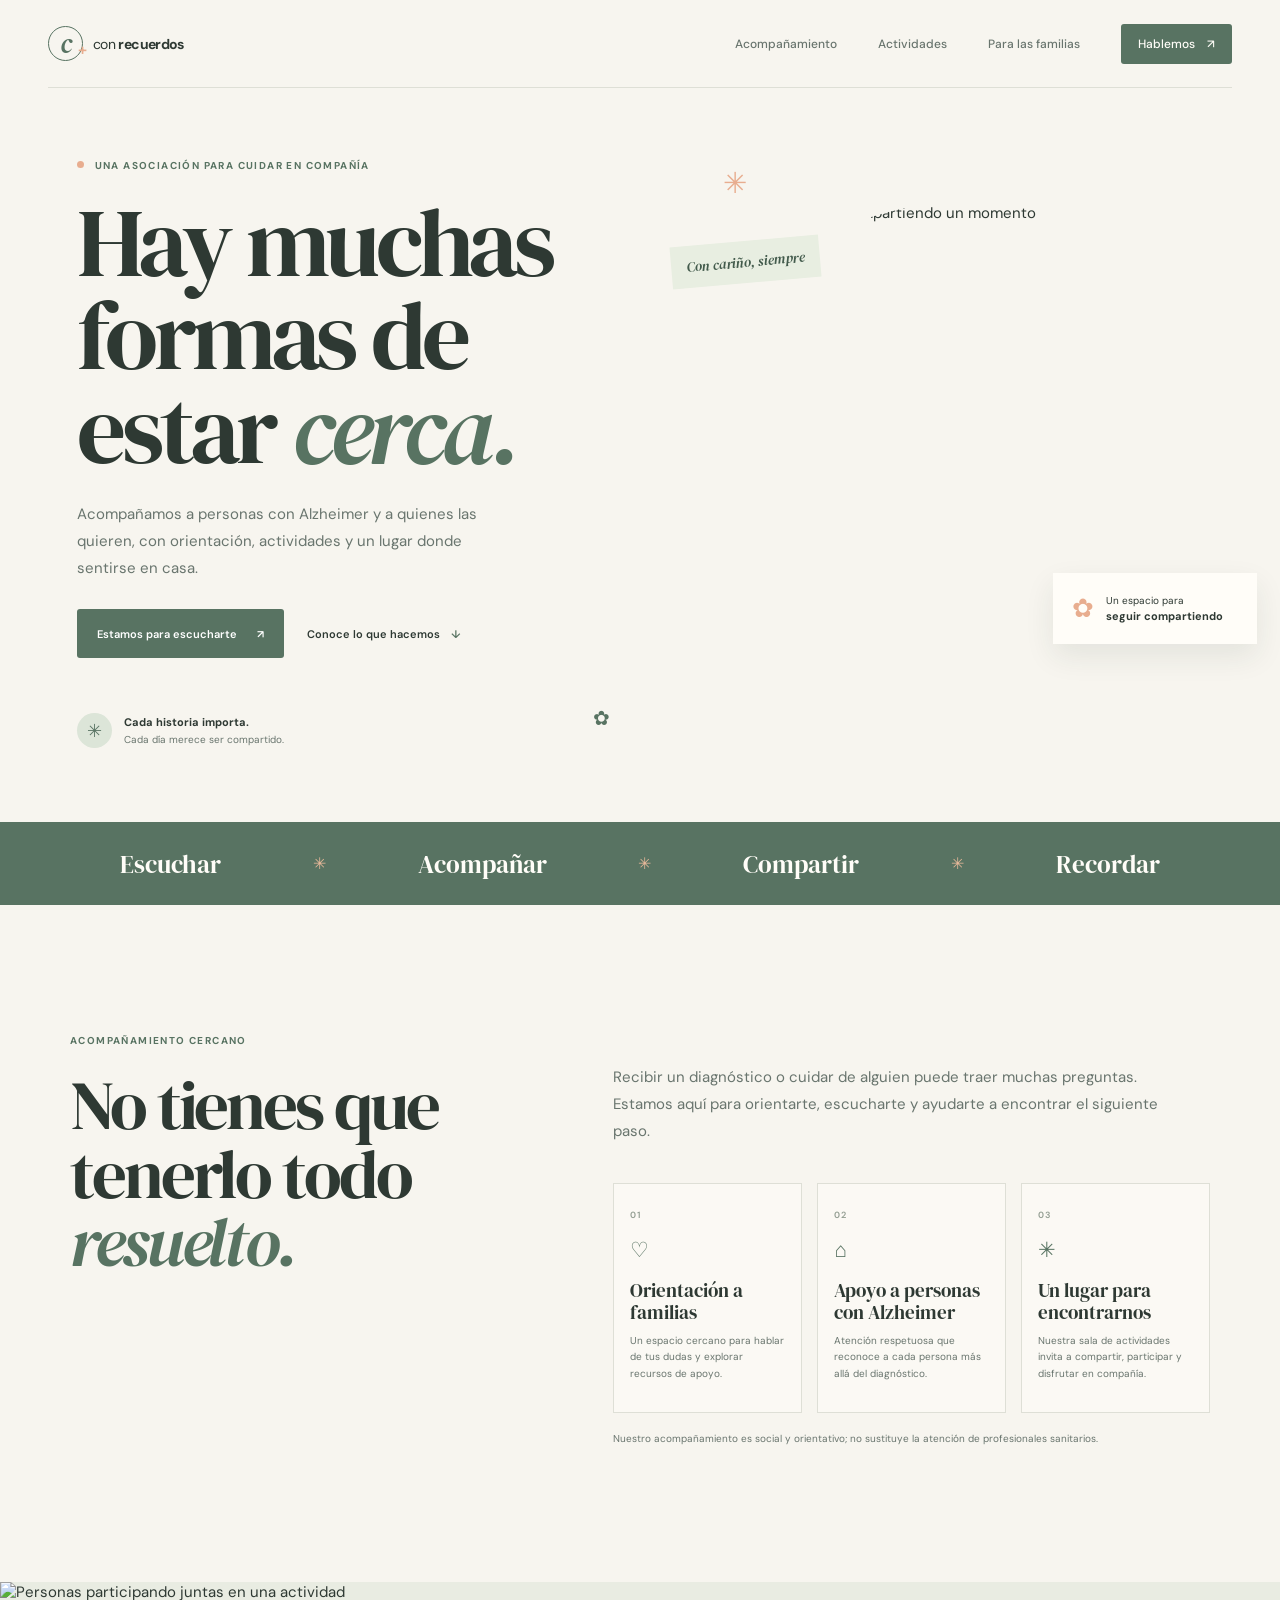
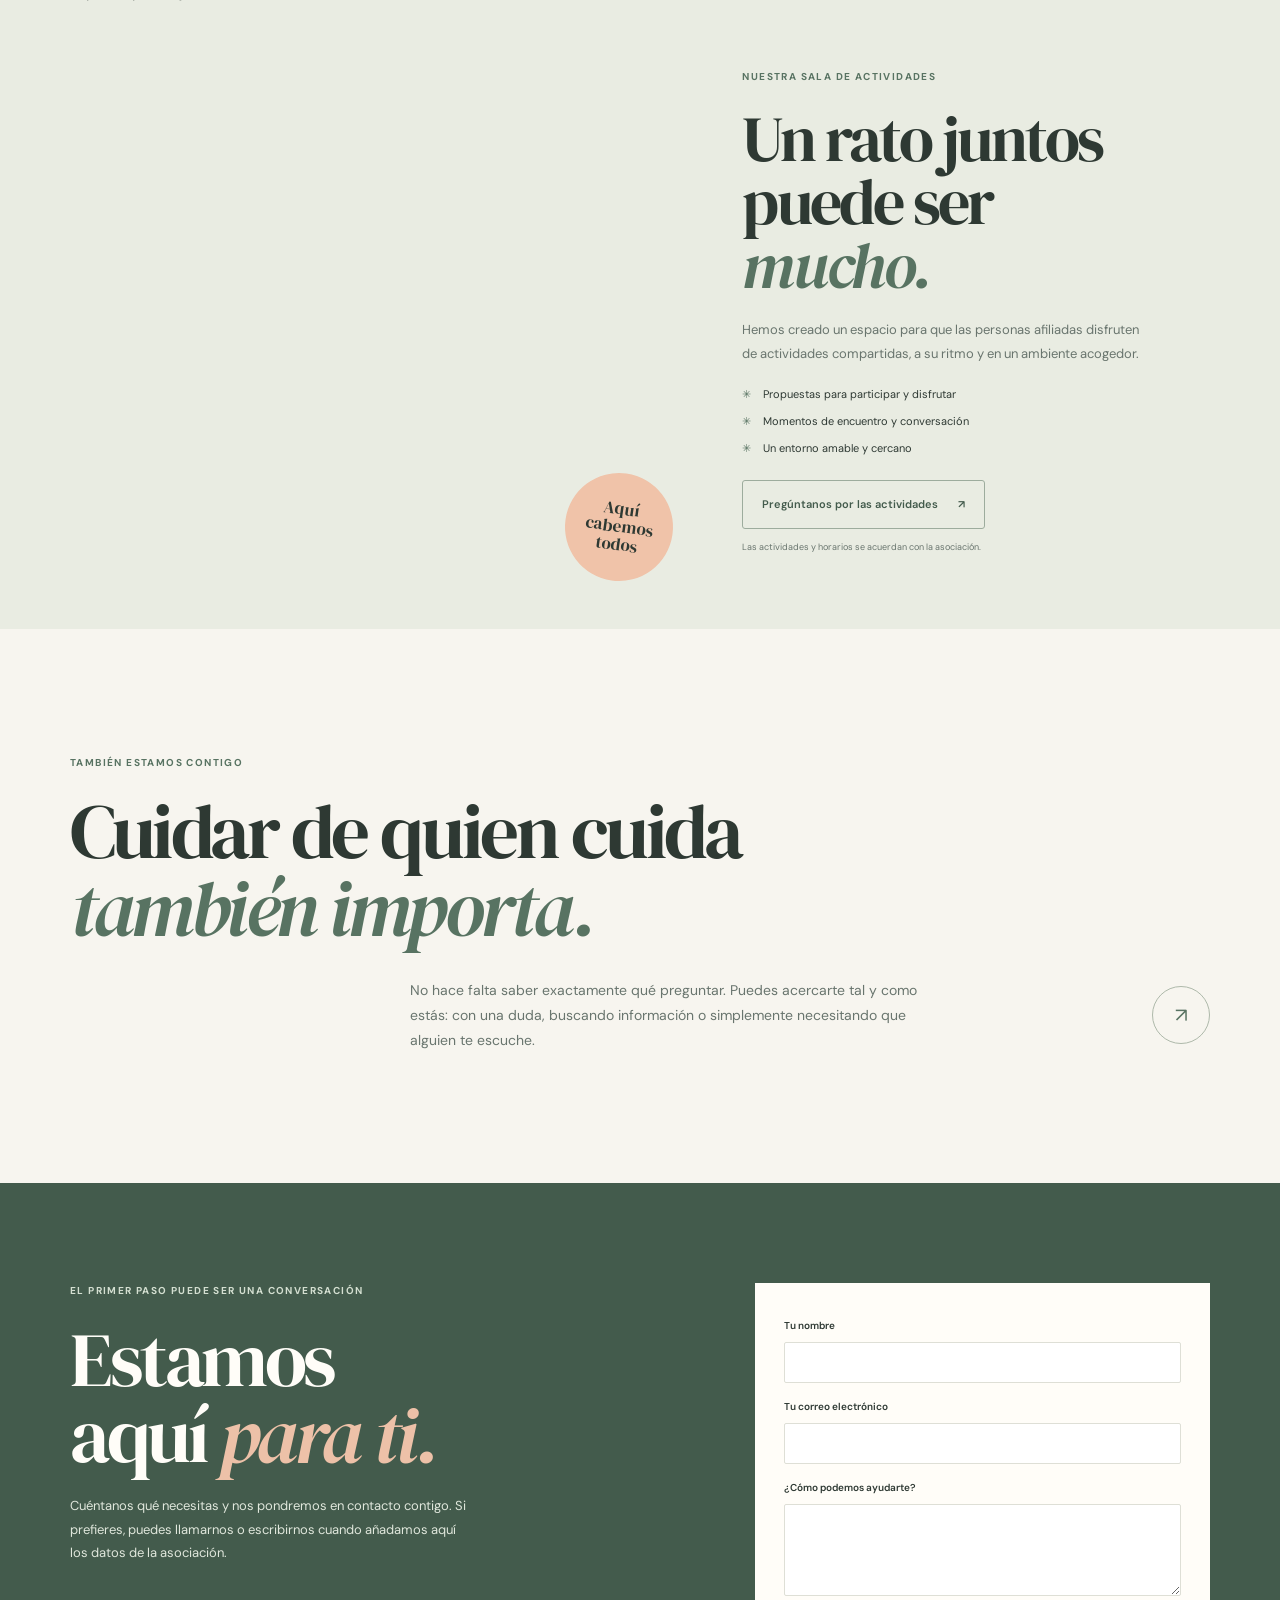
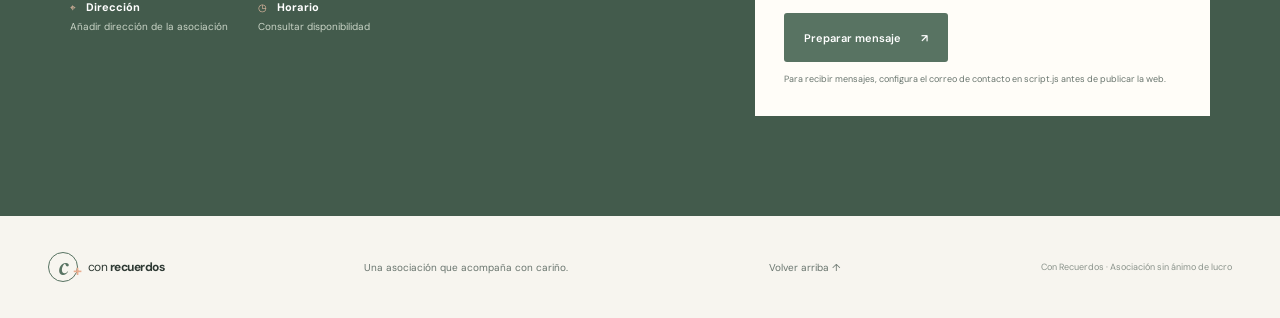
==== index.html @ 2ee7162a "Add files via upload" ====
<!doctype html>
<html lang="es">
  <head>
    <meta charset="UTF-8" />
    <meta name="viewport" content="width=device-width, initial-scale=1" />
    <meta name="theme-color" content="#f7f5ef" />
    <meta
      name="description"
      content="Con Recuerdos acompaña a personas con Alzheimer y a sus familias con orientación cercana y actividades compartidas."
    />
    <title>Con Recuerdos | Acompañamos cada momento</title>
    <link rel="preconnect" href="https://fonts.googleapis.com" />
    <link rel="preconnect" href="https://fonts.gstatic.com" crossorigin />
    <link
      href="https://fonts.googleapis.com/css2?family=DM+Sans:wght@400;500;600;700&family=DM+Serif+Display:ital@0;1&display=swap"
      rel="stylesheet"
    />
    <link rel="stylesheet" href="styles.css" />
    <script src="script.js" defer></script>
  </head>
  <body>
    <a class="skip-link" href="#contenido">Saltar al contenido</a>
    <header class="site-header">
      <a class="brand" href="#inicio" aria-label="Con Recuerdos, inicio">
        <span class="brand-mark" aria-hidden="true">c<span>+</span></span>
        <span class="brand-name">con <strong>recuerdos</strong></span>
      </a>
      <button
        class="menu-toggle"
        type="button"
        aria-expanded="false"
        aria-controls="main-nav"
        aria-label="Abrir menú"
      >
        <span></span><span></span>
      </button>
      <nav class="main-nav" id="main-nav" aria-label="Navegación principal">
        <a href="#acompanamiento">Acompañamiento</a>
        <a href="#actividades">Actividades</a>
        <a href="#familias">Para las familias</a>
        <a class="nav-cta" href="#contacto">Hablemos <span aria-hidden="true">↗</span></a>
      </nav>
    </header>

    <main id="contenido">
      <section class="hero" id="inicio">
        <div class="hero-copy">
          <p class="eyebrow"><span class="eyebrow-dot"></span> Una asociación para cuidar en compañía</p>
          <h1>Hay muchas formas de estar <em>cerca.</em></h1>
          <p class="hero-description">
            Acompañamos a personas con Alzheimer y a quienes las quieren, con orientación,
            actividades y un lugar donde sentirse en casa.
          </p>
          <div class="hero-actions">
            <a class="button button-primary" href="#contacto">Estamos para escucharte <span aria-hidden="true">↗</span></a>
            <a class="text-link" href="#acompanamiento">Conoce lo que hacemos <span aria-hidden="true">↓</span></a>
          </div>
          <div class="hero-note">
            <span class="note-icon" aria-hidden="true">✳</span>
            <p><strong>Cada historia importa.</strong><br />Cada día merece ser compartido.</p>
          </div>
        </div>
        <div class="hero-visual">
          <img
            class="hero-photo"
            src="https://images.unsplash.com/photo-1511632765486-a01980e01a18?auto=format&fit=crop&w=1200&q=85"
            alt="Familia reunida y compartiendo un momento"
          />
          <div class="photo-caption">
            <span class="caption-flower" aria-hidden="true">✿</span>
            <span>Un espacio para<br /><strong>seguir compartiendo</strong></span>
          </div>
          <div class="photo-tag">Con cariño, siempre</div>
        </div>
        <span class="hero-decoration decoration-one" aria-hidden="true">✳</span>
        <span class="hero-decoration decoration-two" aria-hidden="true">✿</span>
      </section>

      <section class="intro-strip" aria-label="Nuestra manera de acompañar">
        <p>Escuchar</p><span aria-hidden="true">✳</span>
        <p>Acompañar</p><span aria-hidden="true">✳</span>
        <p>Compartir</p><span aria-hidden="true">✳</span>
        <p>Recordar</p>
      </section>

      <section class="section support-section" id="acompanamiento">
        <div class="section-heading">
          <p class="eyebrow">Acompañamiento cercano</p>
          <h2>No tienes que<br />tenerlo todo <em>resuelto.</em></h2>
        </div>
        <div class="support-content">
          <p class="section-lead">
            Recibir un diagnóstico o cuidar de alguien puede traer muchas preguntas. Estamos
            aquí para orientarte, escucharte y ayudarte a encontrar el siguiente paso.
          </p>
          <div class="service-grid">
            <article class="service-card">
              <span class="service-number">01</span>
              <span class="service-icon" aria-hidden="true">♡</span>
              <h3>Orientación a familias</h3>
              <p>Un espacio cercano para hablar de tus dudas y explorar recursos de apoyo.</p>
            </article>
            <article class="service-card">
              <span class="service-number">02</span>
              <span class="service-icon" aria-hidden="true">⌂</span>
              <h3>Apoyo a personas con Alzheimer</h3>
              <p>Atención respetuosa que reconoce a cada persona más allá del diagnóstico.</p>
            </article>
            <article class="service-card">
              <span class="service-number">03</span>
              <span class="service-icon" aria-hidden="true">✳</span>
              <h3>Un lugar para encontrarnos</h3>
              <p>Nuestra sala de actividades invita a compartir, participar y disfrutar en compañía.</p>
            </article>
          </div>
          <p class="care-note">
            Nuestro acompañamiento es social y orientativo; no sustituye la atención de profesionales sanitarios.
          </p>
        </div>
      </section>

      <section class="activity-section" id="actividades">
        <div class="activity-image">
          <img
            src="https://images.unsplash.com/photo-1517457373958-b7bdd4587205?auto=format&fit=crop&w=1200&q=85"
            alt="Personas participando juntas en una actividad"
            loading="lazy"
          />
          <span class="image-sticker" aria-hidden="true">Aquí<br />cabemos<br />todos</span>
        </div>
        <div class="activity-copy">
          <p class="eyebrow">Nuestra sala de actividades</p>
          <h2>Un rato juntos<br />puede ser <em>mucho.</em></h2>
          <p>
            Hemos creado un espacio para que las personas afiliadas disfruten de actividades
            compartidas, a su ritmo y en un ambiente acogedor.
          </p>
          <ul class="activity-list">
            <li><span aria-hidden="true">✳</span> Propuestas para participar y disfrutar</li>
            <li><span aria-hidden="true">✳</span> Momentos de encuentro y conversación</li>
            <li><span aria-hidden="true">✳</span> Un entorno amable y cercano</li>
          </ul>
          <a class="button button-outline" href="#contacto">Pregúntanos por las actividades <span aria-hidden="true">↗</span></a>
          <p class="small-note">Las actividades y horarios se acuerdan con la asociación.</p>
        </div>
      </section>

      <section class="family-section section" id="familias">
        <div class="family-heading">
          <p class="eyebrow">También estamos contigo</p>
          <h2>Cuidar de quien cuida <em>también importa.</em></h2>
        </div>
        <div class="family-bottom">
          <p>
            No hace falta saber exactamente qué preguntar. Puedes acercarte tal y como estás:
            con una duda, buscando información o simplemente necesitando que alguien te escuche.
          </p>
          <a class="round-link" href="#contacto" aria-label="Contacta con Con Recuerdos">
            <span aria-hidden="true">↗</span>
          </a>
        </div>
      </section>

      <section class="contact-section" id="contacto">
        <div class="contact-inner">
          <div class="contact-copy">
            <p class="eyebrow">El primer paso puede ser una conversación</p>
            <h2>Estamos<br />aquí <em>para ti.</em></h2>
            <p>
              Cuéntanos qué necesitas y nos pondremos en contacto contigo. Si prefieres,
              puedes llamarnos o escribirnos cuando añadamos aquí los datos de la asociación.
            </p>
            <div class="contact-details">
              <p><span aria-hidden="true">⌖</span> <strong>Dirección</strong><br /><span>Añadir dirección de la asociación</span></p>
              <p><span aria-hidden="true">◷</span> <strong>Horario</strong><br /><span>Consultar disponibilidad</span></p>
            </div>
          </div>
          <form class="contact-form" id="contact-form">
            <label for="name">Tu nombre</label>
            <input id="name" name="name" type="text" autocomplete="name" required />
            <label for="email">Tu correo electrónico</label>
            <input id="email" name="email" type="email" autocomplete="email" required />
            <label for="message">¿Cómo podemos ayudarte?</label>
            <textarea id="message" name="message" rows="4" required></textarea>
            <button class="button button-primary form-submit" type="submit">Preparar mensaje <span aria-hidden="true">↗</span></button>
            <p class="form-note" id="form-status" role="status">
              Para recibir mensajes, configura el correo de contacto en script.js antes de publicar la web.
            </p>
          </form>
        </div>
      </section>
    </main>

    <footer class="site-footer">
      <a class="brand footer-brand" href="#inicio">
        <span class="brand-mark" aria-hidden="true">c<span>+</span></span>
        <span class="brand-name">con <strong>recuerdos</strong></span>
      </a>
      <p>Una asociación que acompaña con cariño.</p>
      <a href="#inicio">Volver arriba ↑</a>
      <span class="footer-legal">Con Recuerdos · Asociación sin ánimo de lucro</span>
    </footer>
  </body>
</html>
---- styles.css ----
:root {
  color-scheme: light;
  --ink: #2e3933;
  --muted: #69756e;
  --paper: #f7f5ef;
  --cream: #fffdf8;
  --green: #587362;
  --green-dark: #435b4c;
  --sage: #dce5d8;
  --peach: #e8ad8f;
  --line: #dedfd6;
  --serif: "DM Serif Display", Georgia, serif;
  --sans: "DM Sans", sans-serif;
}

* { box-sizing: border-box; }
html { scroll-behavior: smooth; scroll-padding-top: 92px; }
body { margin: 0; color: var(--ink); background: var(--paper); font-family: var(--sans); font-size: 15px; }
img { display: block; max-width: 100%; }
a { color: inherit; }
button, input, textarea { font: inherit; }
::selection { color: var(--ink); background: #e9c2a8; }

.skip-link { position: absolute; z-index: 20; top: 8px; left: 8px; padding: 12px 16px; transform: translateY(-150%); color: white; background: var(--green-dark); }
.skip-link:focus { transform: translateY(0); }
.site-header { width: min(1320px, calc(100% - 96px)); height: 88px; margin: auto; display: flex; align-items: center; justify-content: space-between; border-bottom: 1px solid var(--line); }
.brand { display: inline-flex; align-items: center; gap: 10px; text-decoration: none; }
.brand-mark { width: 35px; height: 35px; display: grid; place-items: center; position: relative; border: 1.5px solid var(--green); border-radius: 50%; color: var(--green); font: italic 27px/.8 var(--serif); }
.brand-mark > span { position: absolute; right: -5px; bottom: 0; color: var(--peach); font: 600 16px var(--sans); }
.brand-name { color: var(--ink); font-size: 14px; letter-spacing: -.045em; }
.brand-name strong { font-weight: 700; }
.main-nav { display: flex; align-items: center; gap: clamp(20px, 3.2vw, 48px); }
.main-nav a { color: var(--muted); font-size: 12px; font-weight: 500; text-decoration: none; transition: color .2s ease; }
.main-nav a:hover, .site-footer a:hover { color: var(--green); }
.main-nav .nav-cta { padding: 12px 17px; color: var(--cream); background: var(--green); border-radius: 3px; }
.main-nav .nav-cta:hover { color: white; background: var(--green-dark); }
.nav-cta span { padding-left: 9px; }
.menu-toggle { display: none; }

.hero { width: min(1320px, calc(100% - 96px)); min-height: 640px; margin: auto; padding: 50px 0 74px; display: grid; grid-template-columns: 1fr .9fr; gap: 6%; align-items: center; position: relative; }
.hero-copy { max-width: 600px; padding: 20px 0 0 5%; position: relative; z-index: 1; }
.eyebrow { margin: 0 0 23px; color: var(--green); font-size: 10px; font-weight: 700; letter-spacing: .14em; line-height: 1.5; text-transform: uppercase; }
.eyebrow-dot { width: 7px; height: 7px; margin-right: 7px; display: inline-block; border-radius: 50%; background: var(--peach); vertical-align: 1px; }
h1, h2, h3, p { margin-top: 0; }
h1, h2 { font-family: var(--serif); font-weight: 400; letter-spacing: -.045em; }
h1 { max-width: 610px; margin-bottom: 25px; font-size: clamp(4.2rem, 7.6vw, 7.25rem); line-height: .96; }
h1 em, h2 em { color: var(--green); font-weight: 400; }
.hero-description { max-width: 445px; margin-bottom: 27px; color: var(--muted); font-size: 15px; line-height: 1.8; }
.hero-actions { display: flex; flex-wrap: wrap; align-items: center; gap: 23px; }
.button { min-height: 49px; padding: 0 19px; display: inline-flex; align-items: center; justify-content: center; gap: 20px; border: 1px solid transparent; border-radius: 3px; cursor: pointer; font-size: 11px; font-weight: 600; text-decoration: none; transition: background .2s ease, color .2s ease, transform .2s ease; }
.button:hover { transform: translateY(-2px); }
.button-primary { color: white; background: var(--green); }
.button-primary:hover { background: var(--green-dark); }
.text-link { color: var(--ink); font-size: 11px; font-weight: 600; text-decoration: none; }
.text-link span { padding-left: 8px; color: var(--green); }
.hero-note { margin-top: 55px; display: flex; align-items: center; gap: 12px; }
.note-icon { width: 35px; height: 35px; display: grid; place-items: center; border-radius: 50%; color: var(--green); background: var(--sage); font-size: 18px; }
.hero-note p { margin: 0; color: var(--muted); font-size: 10px; line-height: 1.65; }
.hero-note strong { color: var(--ink); font-size: 11px; }
.hero-visual { height: 480px; position: relative; }
.hero-photo { width: 100%; height: 100%; object-fit: cover; object-position: center; border-radius: 48% 48% 5px 5px; }
.photo-caption { min-width: 204px; padding: 16px 19px; display: flex; align-items: center; gap: 12px; position: absolute; right: -25px; bottom: 39px; color: var(--ink); background: var(--cream); box-shadow: 0 12px 30px #26352b17; font-size: 10px; line-height: 1.5; }
.photo-caption strong { font-size: 11px; }
.caption-flower { color: var(--peach); font-size: 26px; }
.photo-tag { position: absolute; top: 38px; left: -34px; padding: 11px 15px; color: var(--green-dark); background: #e8eee1; font-family: var(--serif); font-size: 14px; font-style: italic; transform: rotate(-5deg); }
.hero-decoration { position: absolute; color: var(--peach); pointer-events: none; }
.decoration-one { top: 76px; right: 41%; font-size: 29px; }
.decoration-two { bottom: 91px; left: 46%; color: var(--green); font-size: 20px; }

.intro-strip { min-height: 83px; padding: 18px max(48px, calc((100% - 1040px) / 2)); display: flex; justify-content: space-between; align-items: center; gap: 20px; color: var(--cream); background: var(--green); }
.intro-strip p { margin: 0; font-family: var(--serif); font-size: clamp(18px, 2.4vw, 25px); }
.intro-strip span { color: #e8b99a; font-size: 16px; }

.section { width: min(1140px, calc(100% - 96px)); margin: auto; }
.support-section { padding-top: 128px; padding-bottom: 135px; display: grid; grid-template-columns: .85fr 1.15fr; gap: 9%; }
.section-heading h2, .activity-copy h2, .family-heading h2, .contact-copy h2 { margin: 0; font-size: clamp(3.2rem, 5.4vw, 5.3rem); line-height: .99; }
.support-content { padding-top: 31px; }
.section-lead { max-width: 575px; margin-bottom: 38px; color: var(--muted); font-size: 15px; line-height: 1.8; }
.service-grid { display: grid; grid-template-columns: repeat(3, 1fr); gap: 15px; }
.service-card { min-height: 230px; padding: 19px 16px 16px; position: relative; border: 1px solid var(--line); background: rgba(255,253,248,.58); }
.service-number { color: #929d91; font-size: 9px; font-weight: 600; letter-spacing: .08em; }
.service-icon { margin: 13px 0 16px; display: block; color: var(--green); font-size: 21px; }
.service-card h3 { margin-bottom: 9px; font-family: var(--serif); font-size: 19px; font-weight: 400; line-height: 1.15; }
.service-card p { margin: 0; color: var(--muted); font-size: 10px; line-height: 1.65; }
.care-note { margin: 18px 0 0; color: var(--muted); font-size: 10px; line-height: 1.6; }

.activity-section { min-height: 560px; display: grid; grid-template-columns: 1fr 1fr; background: #e9ece2; }
.activity-image { min-height: 560px; position: relative; }
.activity-image img { width: 100%; height: 100%; position: absolute; inset: 0; object-fit: cover; }
.image-sticker { width: 108px; height: 108px; display: grid; place-content: center; position: absolute; right: -33px; bottom: 48px; border-radius: 50%; color: var(--ink); background: #f0c3a9; font-family: var(--serif); font-size: 17px; line-height: 1.05; text-align: center; transform: rotate(8deg); }
.activity-copy { max-width: 610px; padding: 87px clamp(48px, 8vw, 125px) 75px clamp(65px, 8vw, 120px); }
.activity-copy h2 { margin-bottom: 21px; font-size: clamp(3.2rem, 5vw, 5.2rem); }
.activity-copy > p:not(.eyebrow):not(.small-note) { max-width: 420px; margin-bottom: 22px; color: var(--muted); font-size: 13px; line-height: 1.8; }
.activity-list { margin: 0 0 25px; padding: 0; display: grid; gap: 13px; list-style: none; }
.activity-list li { color: var(--ink); font-size: 11px; }
.activity-list li span { padding-right: 9px; color: var(--green); }
.button-outline { color: var(--green-dark); border-color: #9dac9d; background: transparent; }
.button-outline:hover { color: white; background: var(--green); border-color: var(--green); }
.small-note { margin: 12px 0 0; color: var(--muted); font-size: 9px; line-height: 1.5; }

.family-section { padding-top: 126px; padding-bottom: 130px; }
.family-heading { max-width: 760px; }
.family-heading h2 { font-size: clamp(3rem, 6vw, 5.5rem); }
.family-bottom { max-width: 800px; margin: 32px 0 0 auto; display: flex; align-items: center; justify-content: space-between; gap: 50px; }
.family-bottom > p { max-width: 525px; margin: 0; color: var(--muted); font-size: 14px; line-height: 1.8; }
.round-link { width: 58px; height: 58px; flex: 0 0 auto; display: grid; place-items: center; border: 1px solid #aeb9aa; border-radius: 50%; color: var(--green); font-size: 20px; text-decoration: none; transition: color .2s, background .2s; }
.round-link:hover { color: white; background: var(--green); }

.contact-section { padding: 100px max(48px, calc((100% - 1140px) / 2)); color: var(--cream); background: var(--green-dark); }
.contact-inner { max-width: 1140px; margin: auto; display: grid; grid-template-columns: 1fr .83fr; gap: 12%; }
.contact-copy .eyebrow { color: #d4dfd1; }
.contact-copy h2 { margin-bottom: 21px; font-size: clamp(3.5rem, 6vw, 6rem); }
.contact-copy h2 em { color: #edc1a8; }
.contact-copy > p:not(.eyebrow) { max-width: 405px; color: #e0e7dc; font-size: 13px; line-height: 1.8; }
.contact-details { margin-top: 34px; display: flex; flex-wrap: wrap; gap: 30px; }
.contact-details p { margin: 0; color: #c9d4c6; font-size: 10px; line-height: 1.8; }
.contact-details p > span:first-child { padding-right: 7px; color: #edc1a8; }
.contact-details strong { color: white; font-size: 11px; }
.contact-form { padding: 29px; display: grid; gap: 10px; align-content: start; color: var(--ink); background: var(--cream); }
.contact-form label { margin-top: 7px; font-size: 10px; font-weight: 600; }
.contact-form input, .contact-form textarea { width: 100%; padding: 11px 10px; border: 1px solid var(--line); border-radius: 2px; color: var(--ink); background: white; font-size: 13px; }
.contact-form input:focus, .contact-form textarea:focus { outline: 2px solid #91a694; outline-offset: 1px; }
.contact-form textarea { resize: vertical; }
.form-submit { width: max-content; margin-top: 7px; }
.form-note { margin: 1px 0 0; color: var(--muted); font-size: 9px; line-height: 1.55; }

.site-footer { width: min(1320px, calc(100% - 96px)); min-height: 102px; margin: auto; display: flex; align-items: center; justify-content: space-between; gap: 20px; flex-wrap: wrap; }
.footer-brand .brand-mark { width: 30px; height: 30px; font-size: 23px; }
.footer-brand .brand-name { font-size: 12px; }
.site-footer > p, .site-footer > a:not(.brand) { margin: 0; color: var(--muted); font-size: 10px; text-decoration: none; }
.footer-legal { color: #8a938b; font-size: 9px; }

@media (min-width: 1500px) {
  .hero { min-height: 700px; }
  .hero-visual { height: 520px; }
}

@media (max-width: 900px) {
  .site-header, .hero, .section, .site-footer { width: min(100% - 48px, 720px); }
  .site-header { height: 76px; }
  .menu-toggle { width: 42px; height: 42px; padding: 12px 8px; display: grid; align-content: center; gap: 6px; border: 1px solid var(--line); background: transparent; }
  .menu-toggle span { height: 1px; display: block; background: var(--ink); }
  .main-nav { padding: 15px 24px 23px; display: none; position: absolute; z-index: 5; top: 76px; right: 0; left: 0; border-bottom: 1px solid var(--line); background: var(--paper); }
  .main-nav.is-open { display: grid; gap: 0; }
  .main-nav a { padding: 13px 0; }
  .main-nav .nav-cta { width: max-content; margin-top: 7px; padding: 12px 16px; }
  .hero { min-height: unset; padding: 70px 0 90px; grid-template-columns: 1fr .8fr; gap: 5%; }
  .hero-copy { padding-left: 0; }
  h1 { font-size: clamp(4rem, 8vw, 6rem); }
  .hero-visual { height: 390px; }
  .photo-caption { right: -10px; }
  .support-section { padding-top: 100px; padding-bottom: 105px; grid-template-columns: 1fr; gap: 35px; }
  .support-content { padding-top: 0; }
  .activity-copy { padding: 75px 40px 65px 55px; }
  .contact-section { padding-right: 40px; padding-left: 40px; }
  .contact-inner { gap: 7%; }
  .contact-form { padding: 22px; }
  .site-footer { padding: 22px 0; }
}

@media (max-width: 620px) {
  html { scroll-padding-top: 72px; }
  .site-header, .hero, .section, .site-footer { width: calc(100% - 40px); }
  .site-header { height: 70px; }
  .main-nav { top: 70px; }
  .hero { padding: 50px 0 60px; display: flex; flex-direction: column; align-items: stretch; gap: 42px; }
  .hero-copy { max-width: 100%; }
  .eyebrow { margin-bottom: 17px; font-size: 9px; }
  h1 { max-width: 440px; margin-bottom: 20px; font-size: clamp(3.7rem, 16vw, 5.6rem); }
  .hero-description { font-size: 13px; }
  .hero-actions { align-items: flex-start; flex-direction: column; gap: 16px; }
  .hero-note { margin-top: 29px; }
  .hero-visual { width: calc(100% - 20px); height: 380px; margin-left: 7px; }
  .photo-tag { left: -5px; }
  .photo-caption { right: -15px; bottom: 24px; }
  .decoration-one { top: 47%; right: 14px; }
  .decoration-two { bottom: 31%; left: auto; right: 4px; }
  .intro-strip { min-height: 72px; padding: 15px 20px; gap: 8px; }
  .intro-strip p { font-size: clamp(15px, 4vw, 20px); }
  .intro-strip span { font-size: 11px; }
  .support-section { padding-top: 78px; padding-bottom: 80px; gap: 28px; }
  .section-heading h2, .activity-copy h2, .family-heading h2 { font-size: clamp(3.2rem, 13vw, 4.5rem); }
  .section-lead { margin-bottom: 24px; font-size: 13px; }
  .service-grid { grid-template-columns: 1fr; gap: 10px; }
  .service-card { min-height: unset; padding: 15px 16px; display: grid; grid-template-columns: 28px 33px 1fr; align-items: center; column-gap: 8px; }
  .service-number { grid-column: 1; grid-row: 1 / span 2; align-self: start; padding-top: 5px; }
  .service-icon { margin: 0; grid-column: 2; grid-row: 1 / span 2; font-size: 19px; }
  .service-card h3 { margin: 0 0 4px; grid-column: 3; font-size: 18px; }
  .service-card p { grid-column: 3; font-size: 10px; }
  .care-note { margin-top: 14px; }
  .activity-section { grid-template-columns: 1fr; }
  .activity-image { min-height: unset; height: 310px; }
  .image-sticker { width: 88px; height: 88px; right: 18px; bottom: -27px; font-size: 14px; }
  .activity-copy { padding: 68px 24px 60px; }
  .activity-copy h2 { margin-bottom: 17px; }
  .family-section { padding-top: 80px; padding-bottom: 85px; }
  .family-bottom { margin-top: 22px; gap: 18px; }
  .family-bottom > p { font-size: 12px; }
  .round-link { width: 48px; height: 48px; }
  .contact-section { padding: 72px 20px; }
  .contact-inner { grid-template-columns: 1fr; gap: 33px; }
  .contact-copy h2 { margin-bottom: 17px; font-size: 4.4rem; }
  .contact-copy > p:not(.eyebrow) { font-size: 12px; }
  .contact-details { margin-top: 23px; gap: 18px; }
  .contact-form { padding: 20px; }
  .site-footer { justify-content: space-between; gap: 14px; }
  .site-footer > p { width: calc(100% - 170px); text-align: right; }
  .footer-legal { width: 100%; }
}

@media (prefers-reduced-motion: reduce) {
  *, *::before, *::after { scroll-behavior: auto !important; transition-duration: .01ms !important; }
}
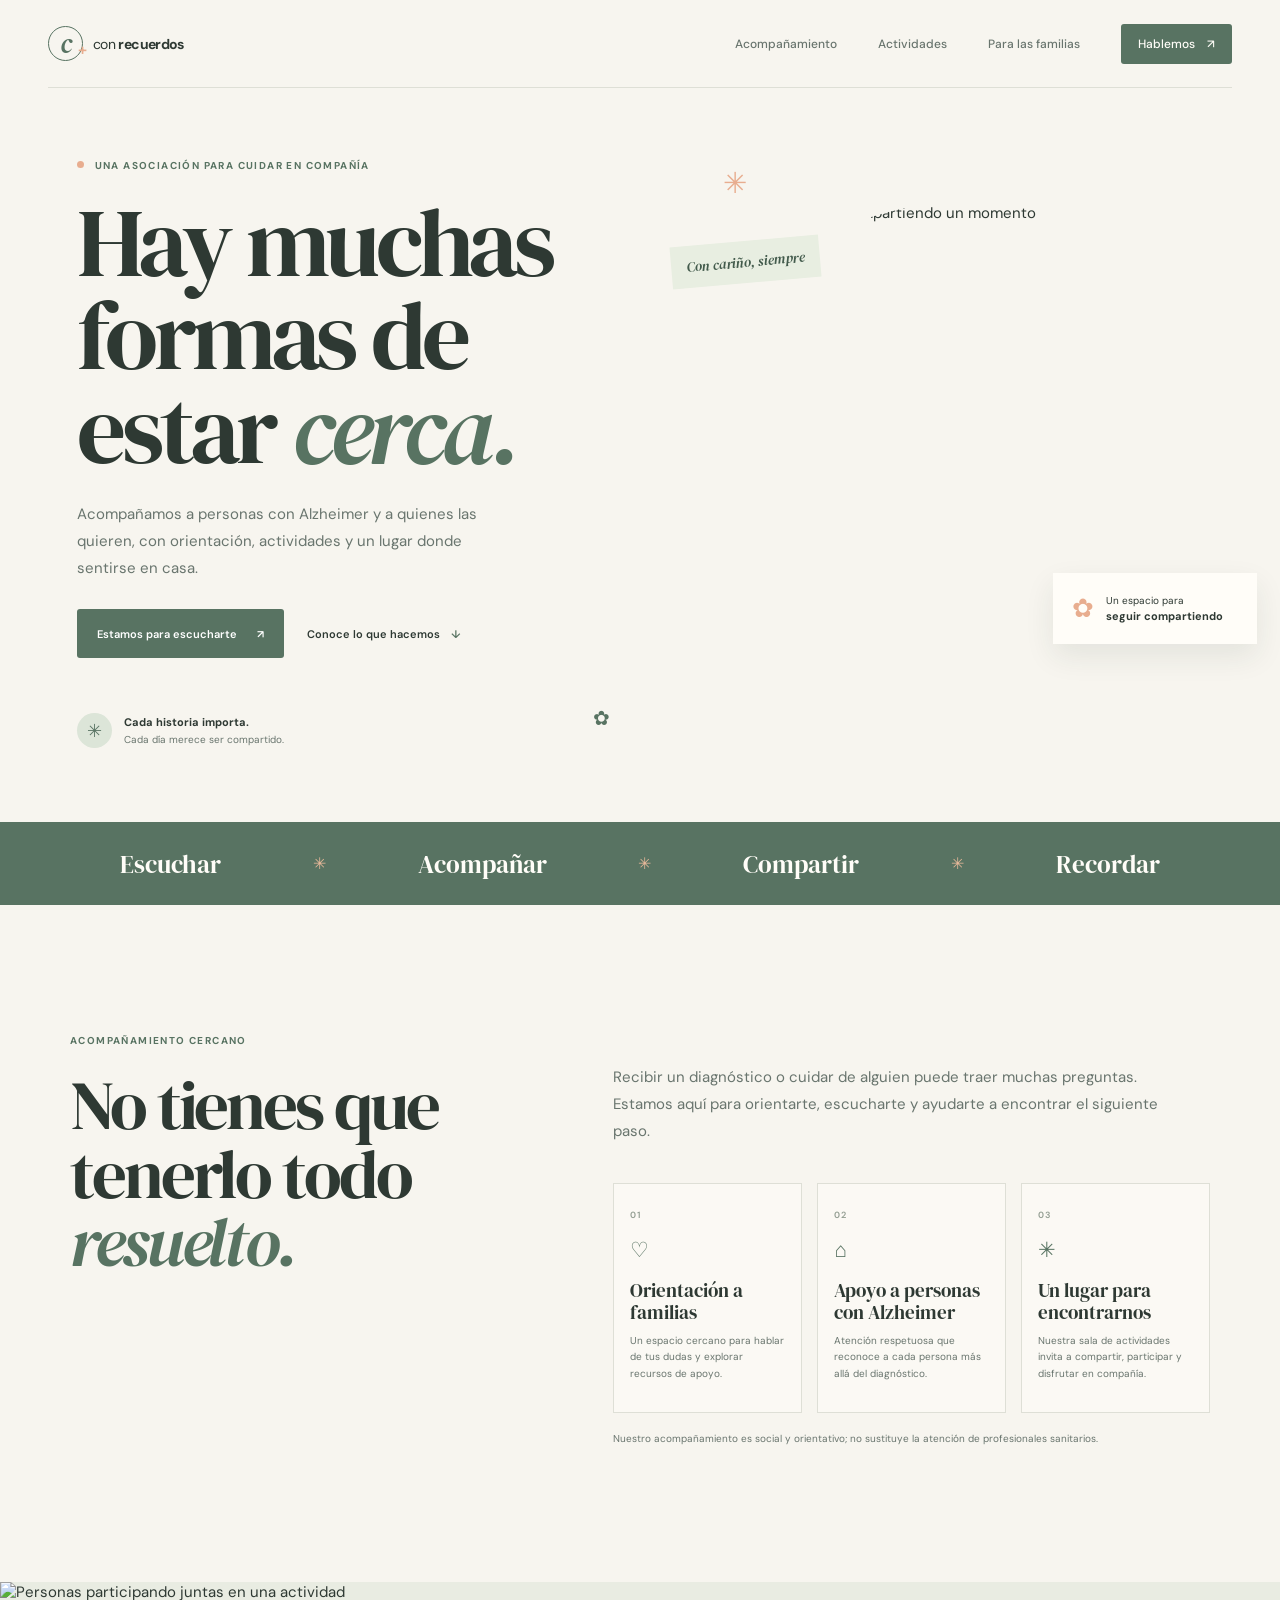
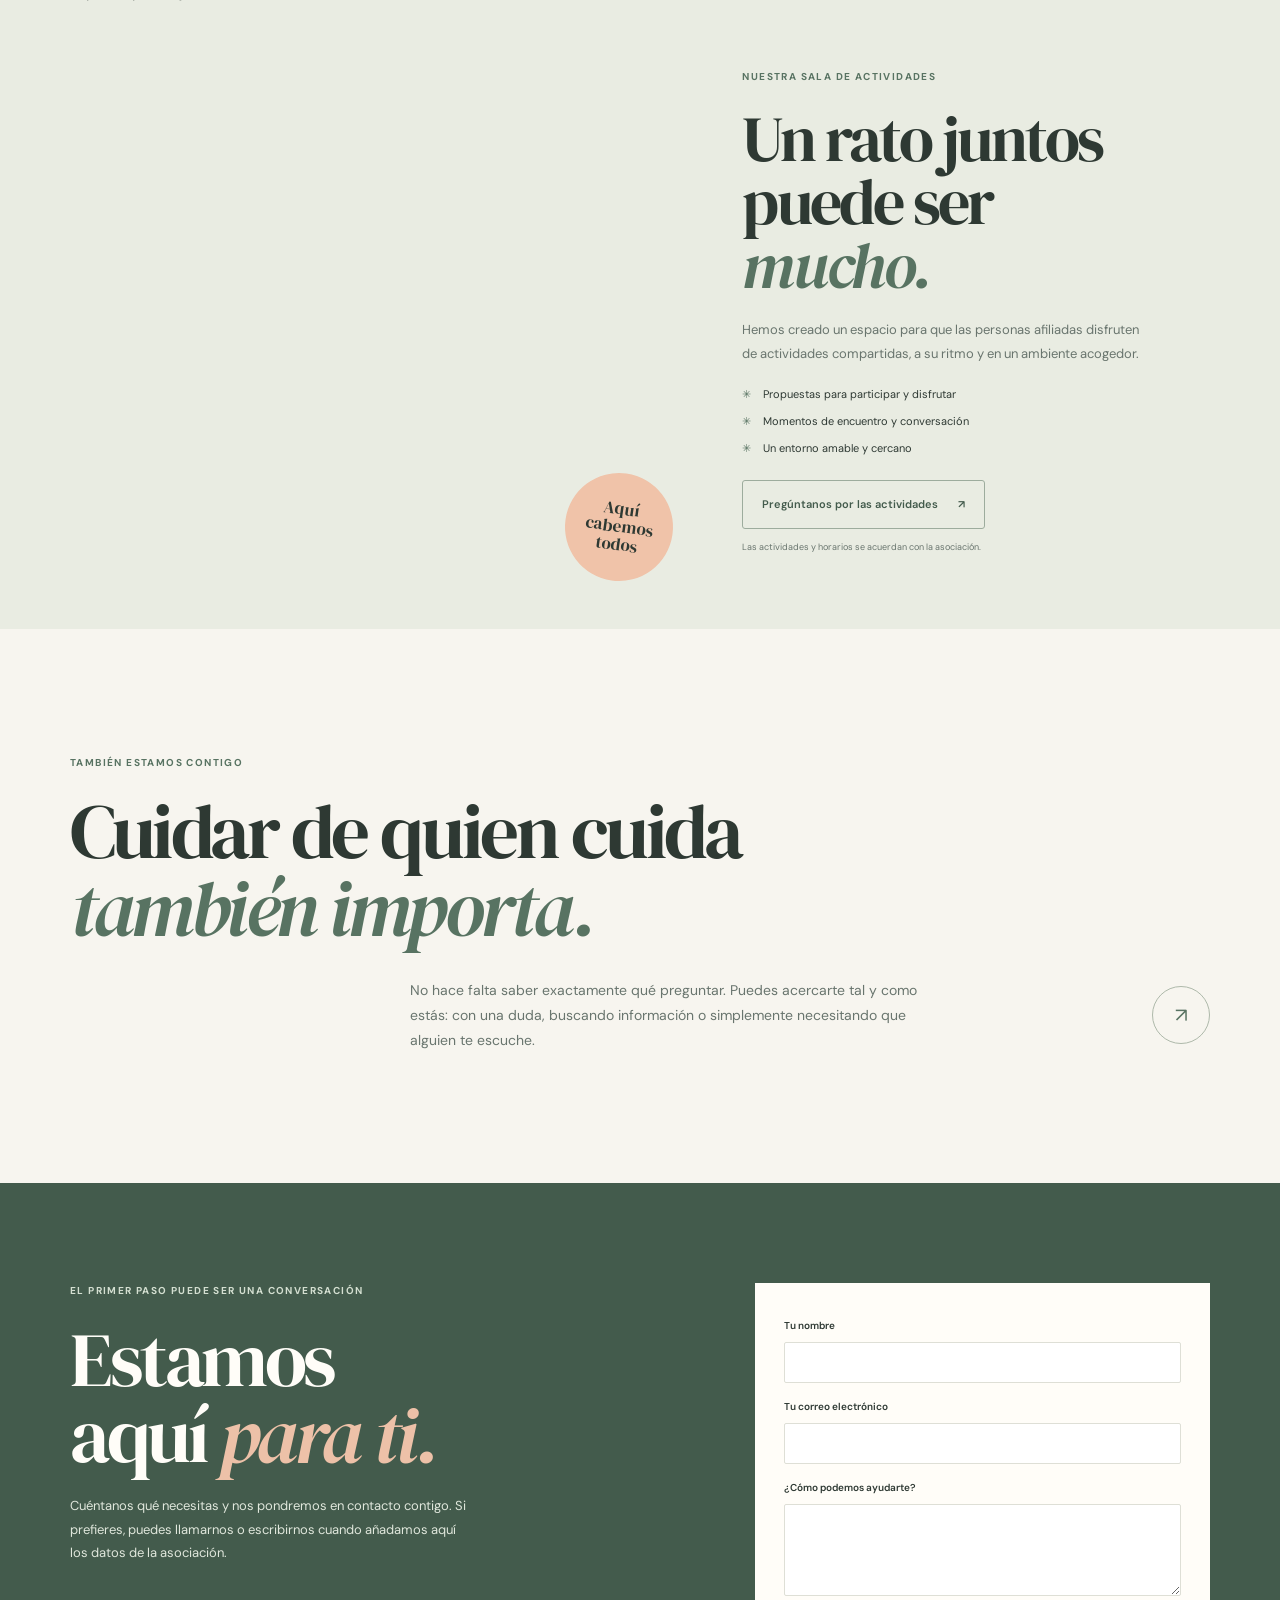
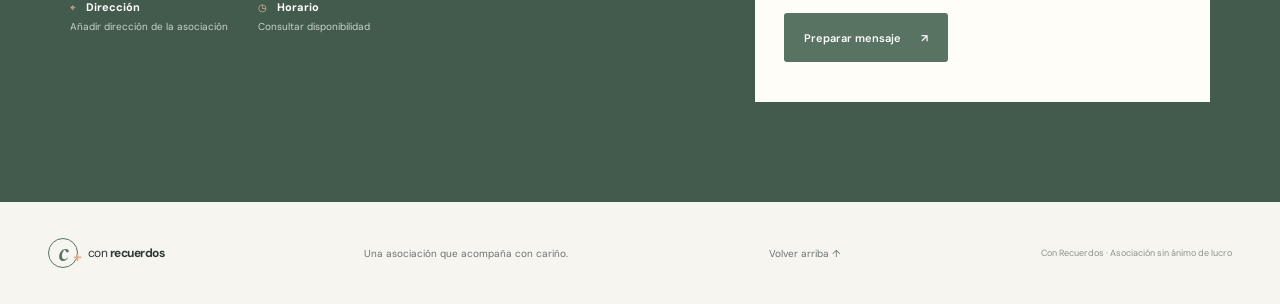
==== commit 8dbd7640: "Add files via upload" ====
--- a/index.html
+++ b/index.html
@@ -184,7 +184,6 @@
             <textarea id="message" name="message" rows="4" required></textarea>
             <button class="button button-primary form-submit" type="submit">Preparar mensaje <span aria-hidden="true">↗</span></button>
             <p class="form-note" id="form-status" role="status">
-              Para recibir mensajes, configura el correo de contacto en script.js antes de publicar la web.
             </p>
           </form>
         </div>
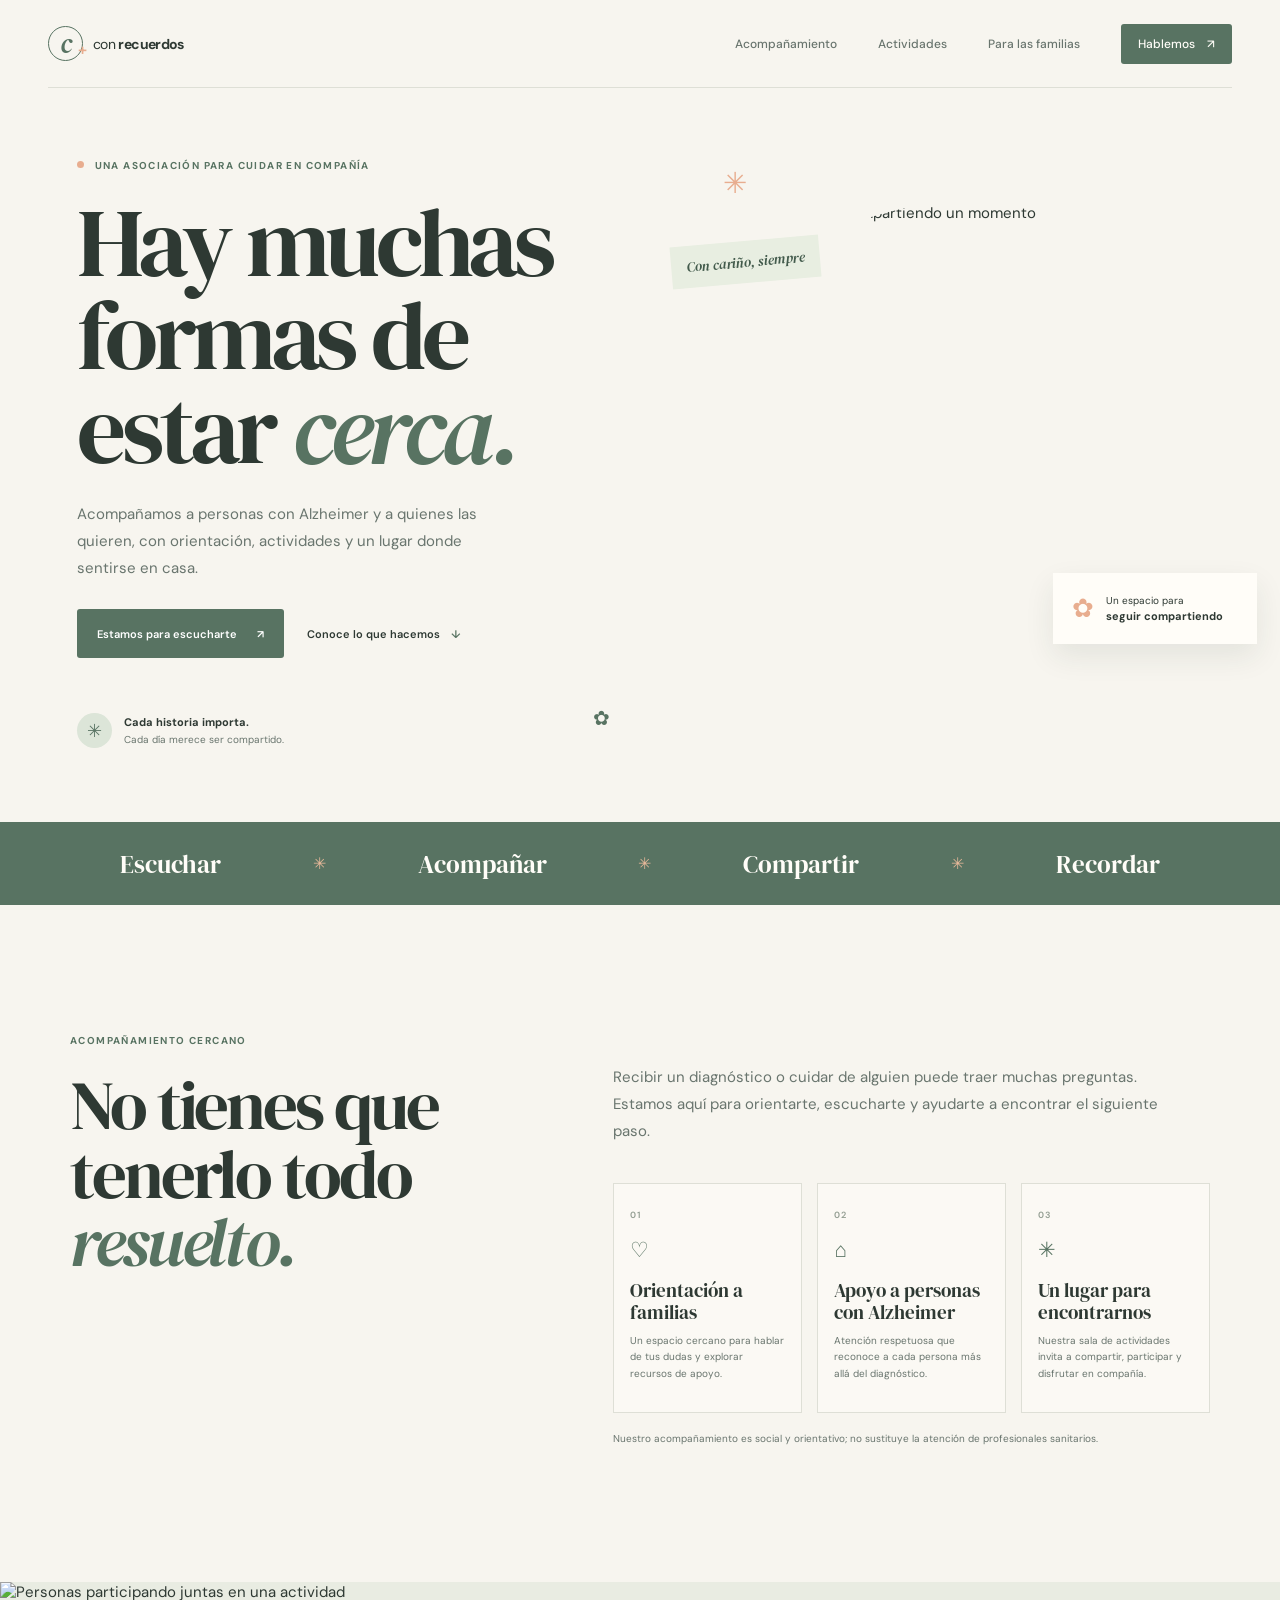
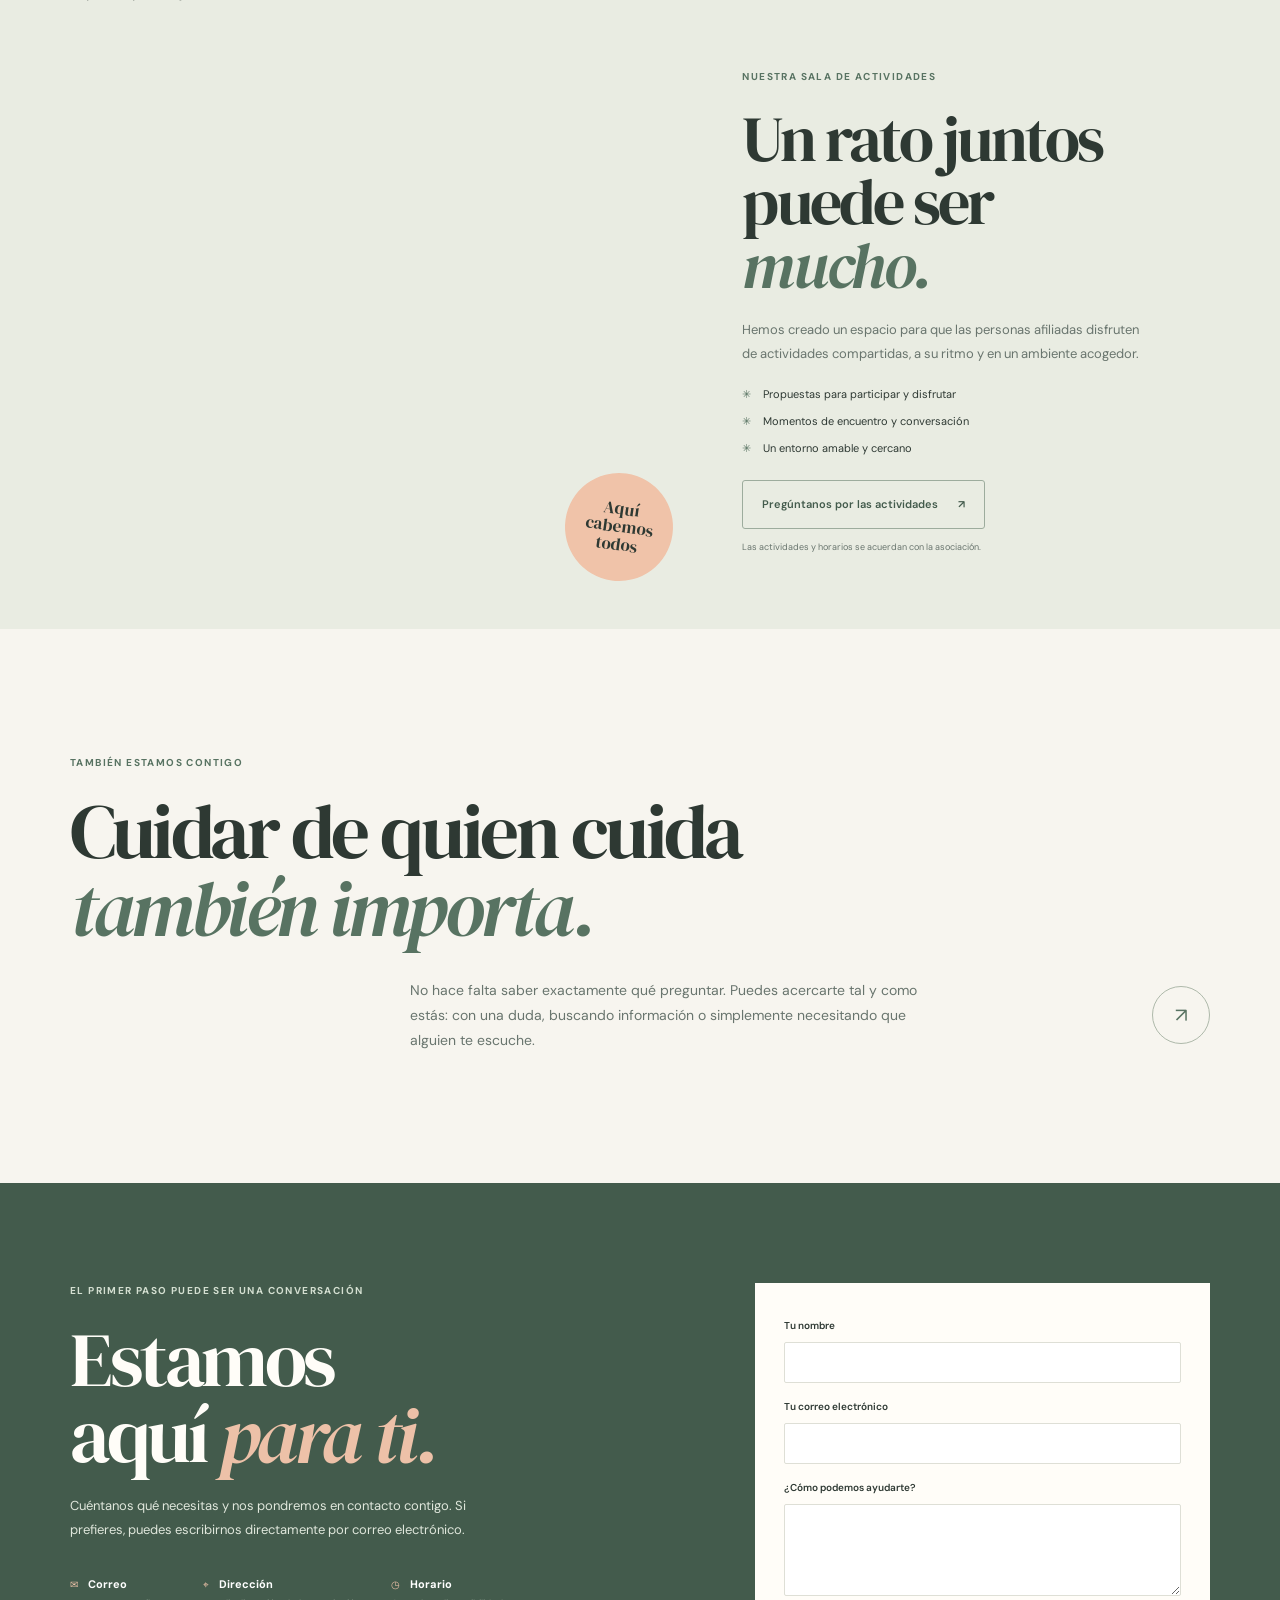
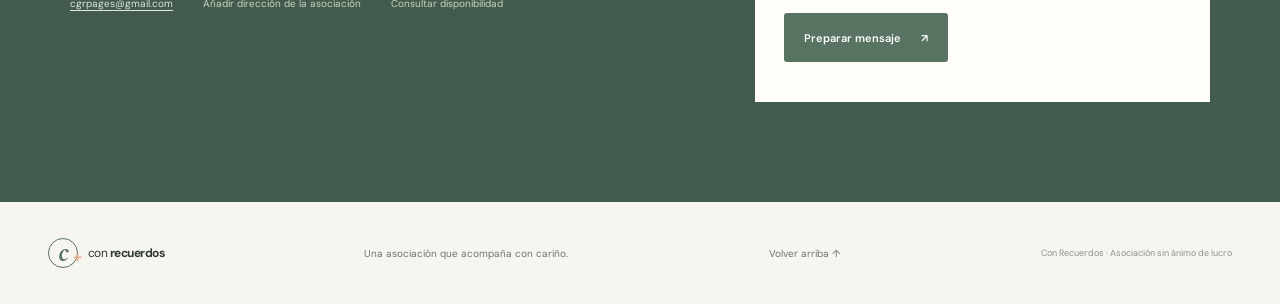
==== commit ea4abcb9: "Add files via upload" ====
--- a/index.html
+++ b/index.html
@@ -168,9 +168,10 @@
             <h2>Estamos<br />aquí <em>para ti.</em></h2>
             <p>
               Cuéntanos qué necesitas y nos pondremos en contacto contigo. Si prefieres,
-              puedes llamarnos o escribirnos cuando añadamos aquí los datos de la asociación.
+              puedes escribirnos directamente por correo electrónico.
             </p>
             <div class="contact-details">
+              <p><span aria-hidden="true">✉</span> <strong>Correo</strong><br /><a href="mailto:cgrpages@gmail.com">cgrpages@gmail.com</a></p>
               <p><span aria-hidden="true">⌖</span> <strong>Dirección</strong><br /><span>Añadir dirección de la asociación</span></p>
               <p><span aria-hidden="true">◷</span> <strong>Horario</strong><br /><span>Consultar disponibilidad</span></p>
             </div>
--- a/styles.css
+++ b/styles.css
@@ -116,6 +116,7 @@
 .contact-details p { margin: 0; color: #c9d4c6; font-size: 10px; line-height: 1.8; }
 .contact-details p > span:first-child { padding-right: 7px; color: #edc1a8; }
 .contact-details strong { color: white; font-size: 11px; }
+.contact-details a { color: #e0e7dc; text-decoration-thickness: 1px; text-underline-offset: 3px; }
 .contact-form { padding: 29px; display: grid; gap: 10px; align-content: start; color: var(--ink); background: var(--cream); }
 .contact-form label { margin-top: 7px; font-size: 10px; font-weight: 600; }
 .contact-form input, .contact-form textarea { width: 100%; padding: 11px 10px; border: 1px solid var(--line); border-radius: 2px; color: var(--ink); background: white; font-size: 13px; }
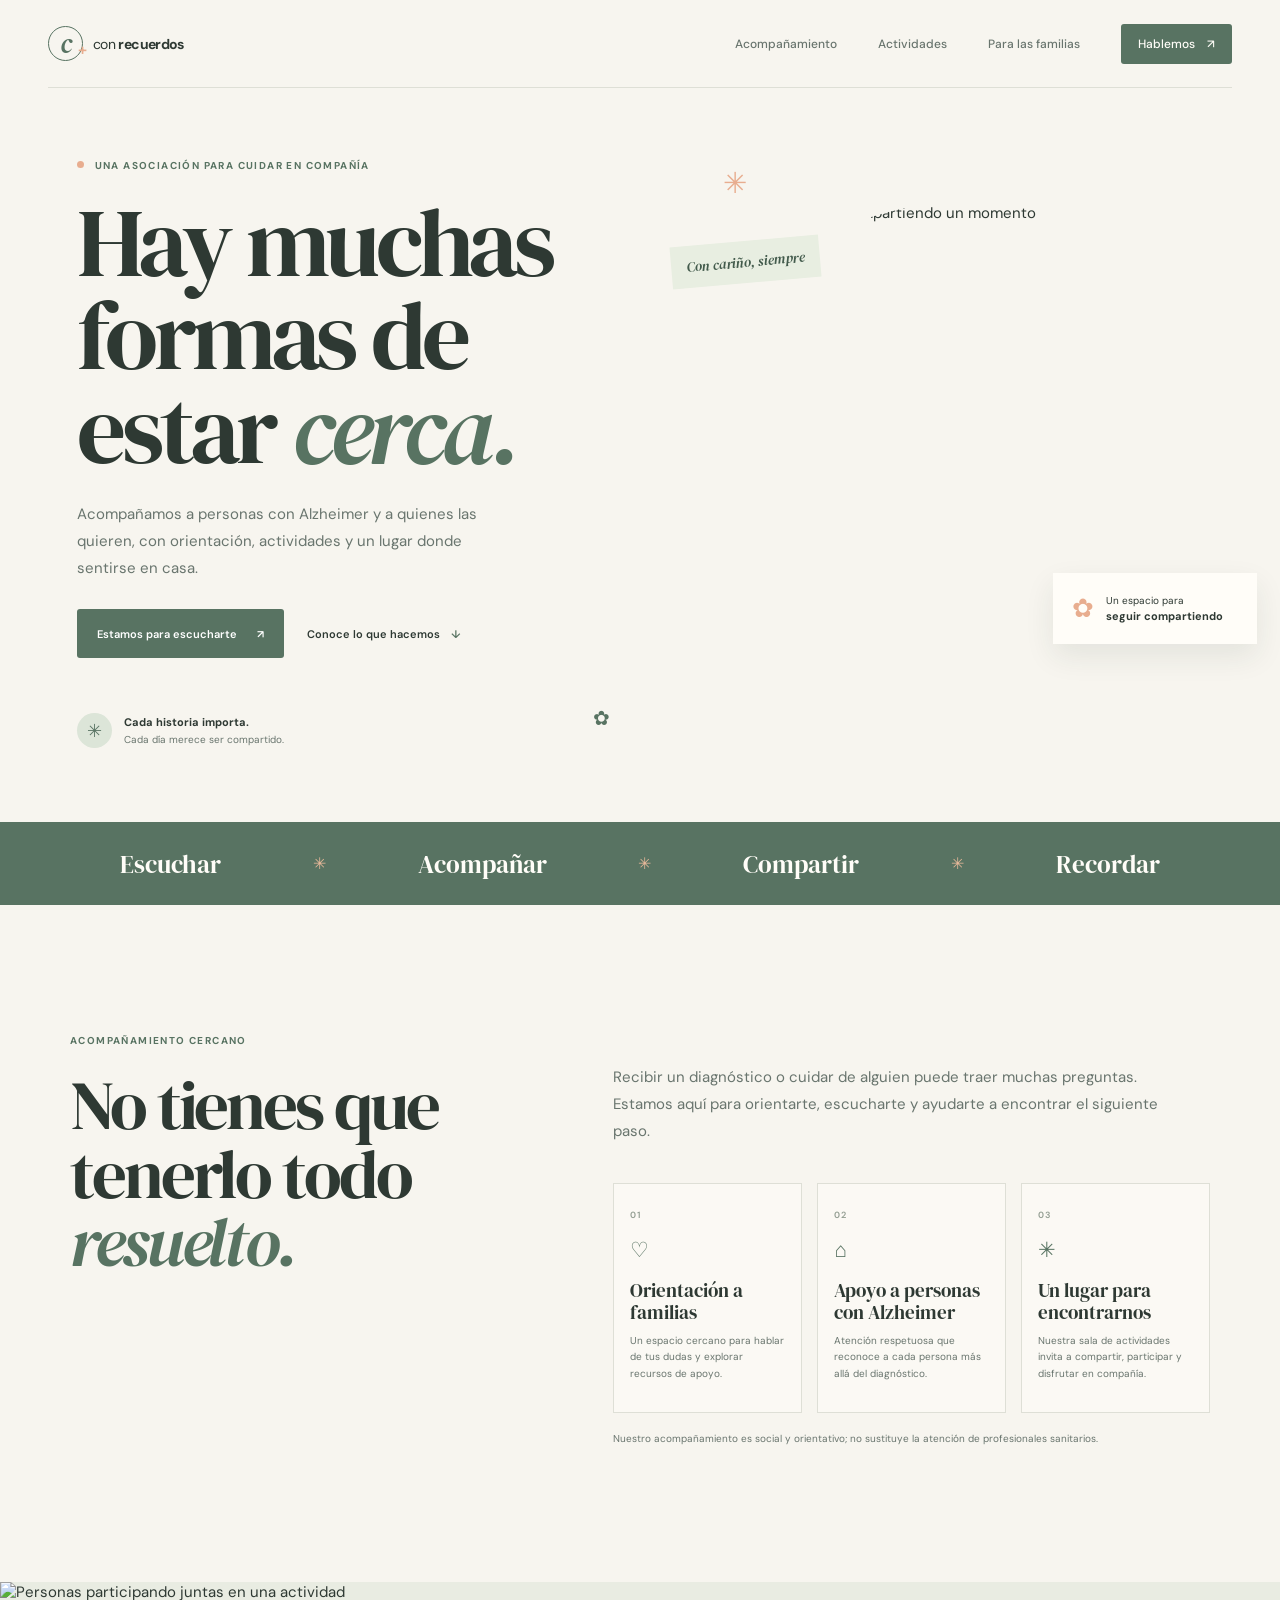
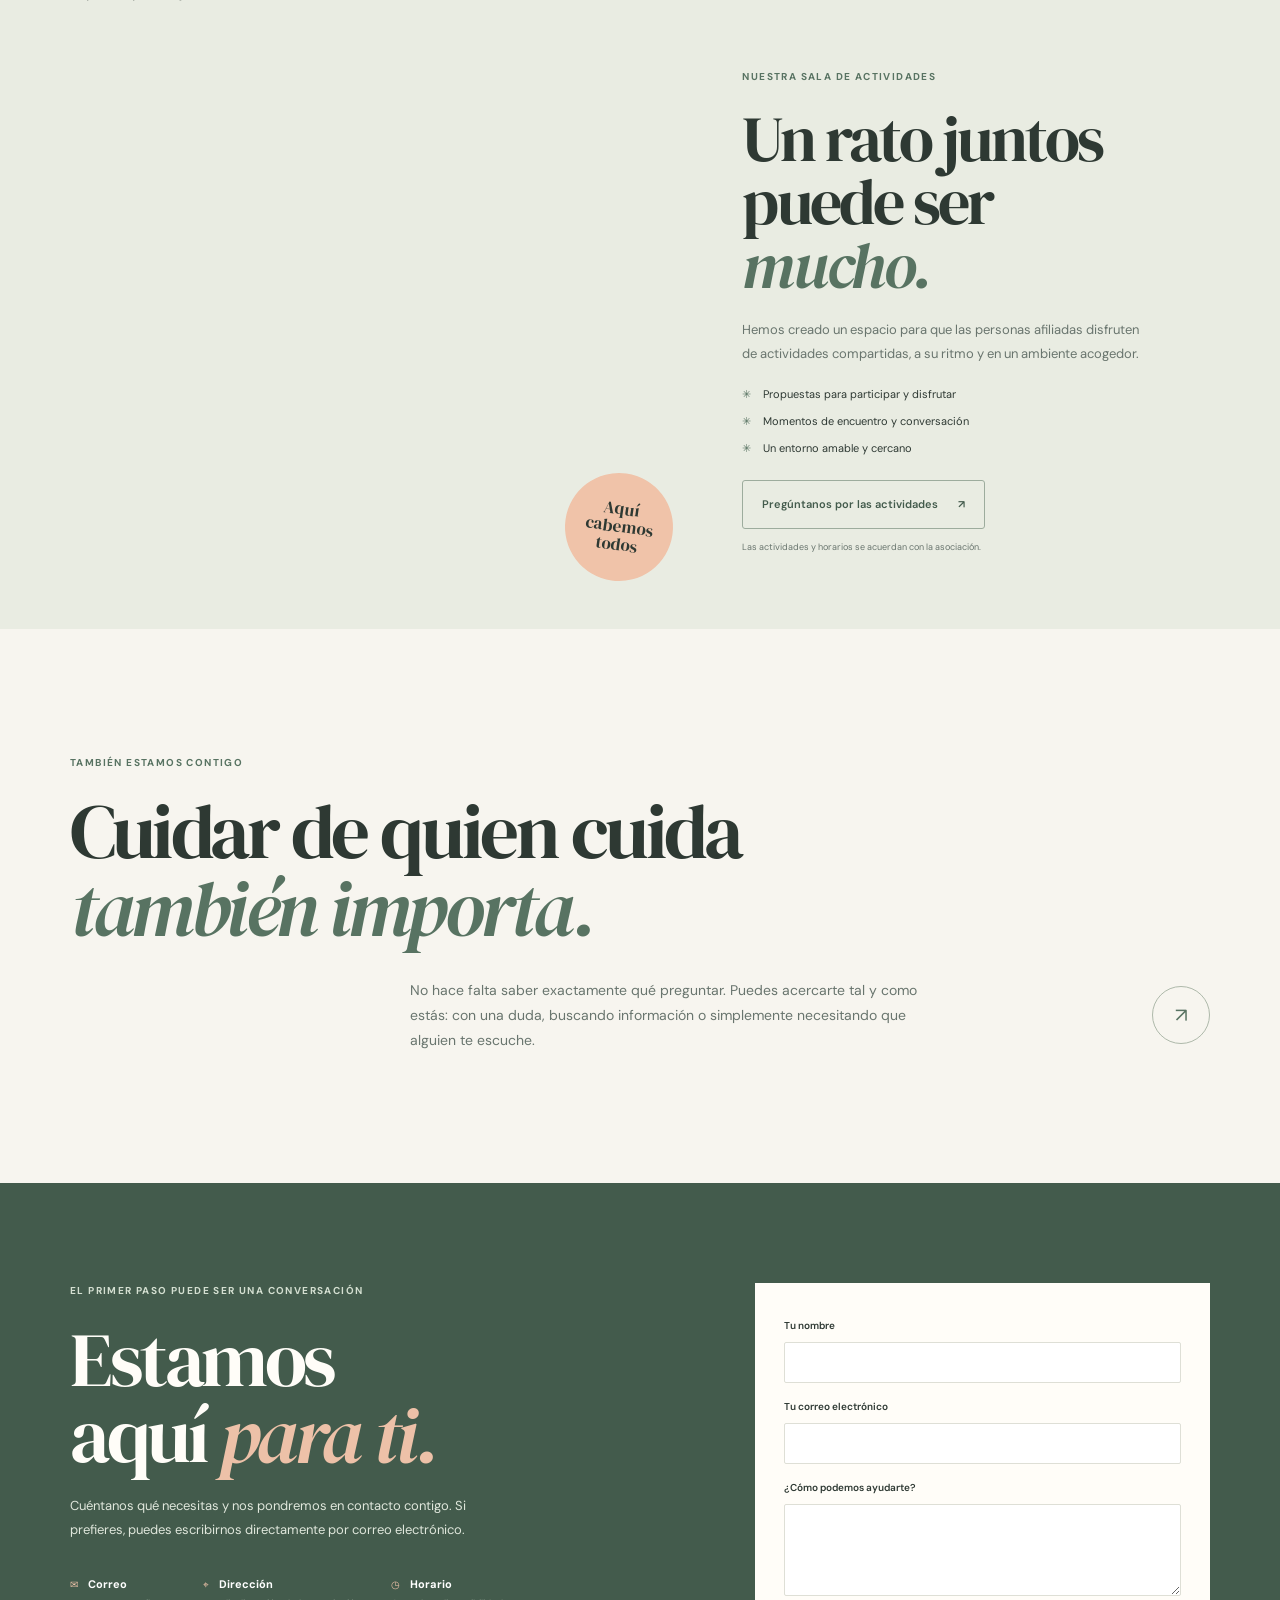
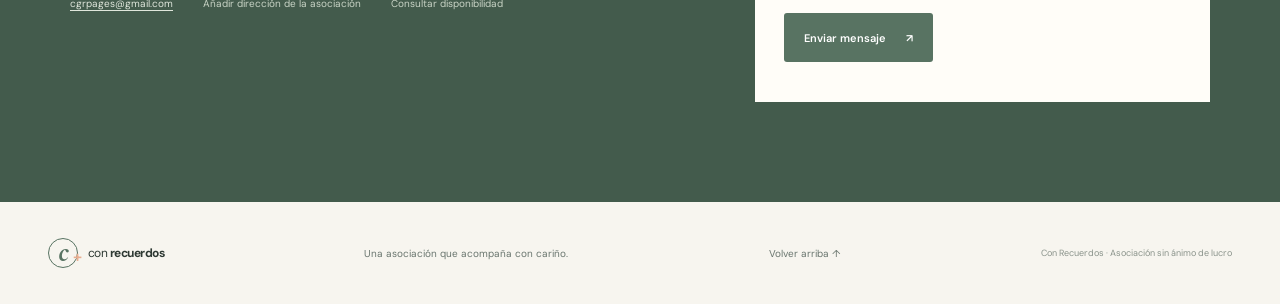
==== commit ef26fae5: "Add files via upload" ====
--- a/index.html
+++ b/index.html
@@ -16,7 +16,7 @@
       rel="stylesheet"
     />
     <link rel="stylesheet" href="styles.css" />
-    <script src="script.js" defer></script>
+    <script src="script.js?v=8" defer></script>
   </head>
   <body>
     <a class="skip-link" href="#contenido">Saltar al contenido</a>
@@ -183,7 +183,7 @@
             <input id="email" name="email" type="email" autocomplete="email" required />
             <label for="message">¿Cómo podemos ayudarte?</label>
             <textarea id="message" name="message" rows="4" required></textarea>
-            <button class="button button-primary form-submit" type="submit">Preparar mensaje <span aria-hidden="true">↗</span></button>
+            <button class="button button-primary form-submit" type="submit">Enviar mensaje <span aria-hidden="true">↗</span></button>
             <p class="form-note" id="form-status" role="status">
             </p>
           </form>
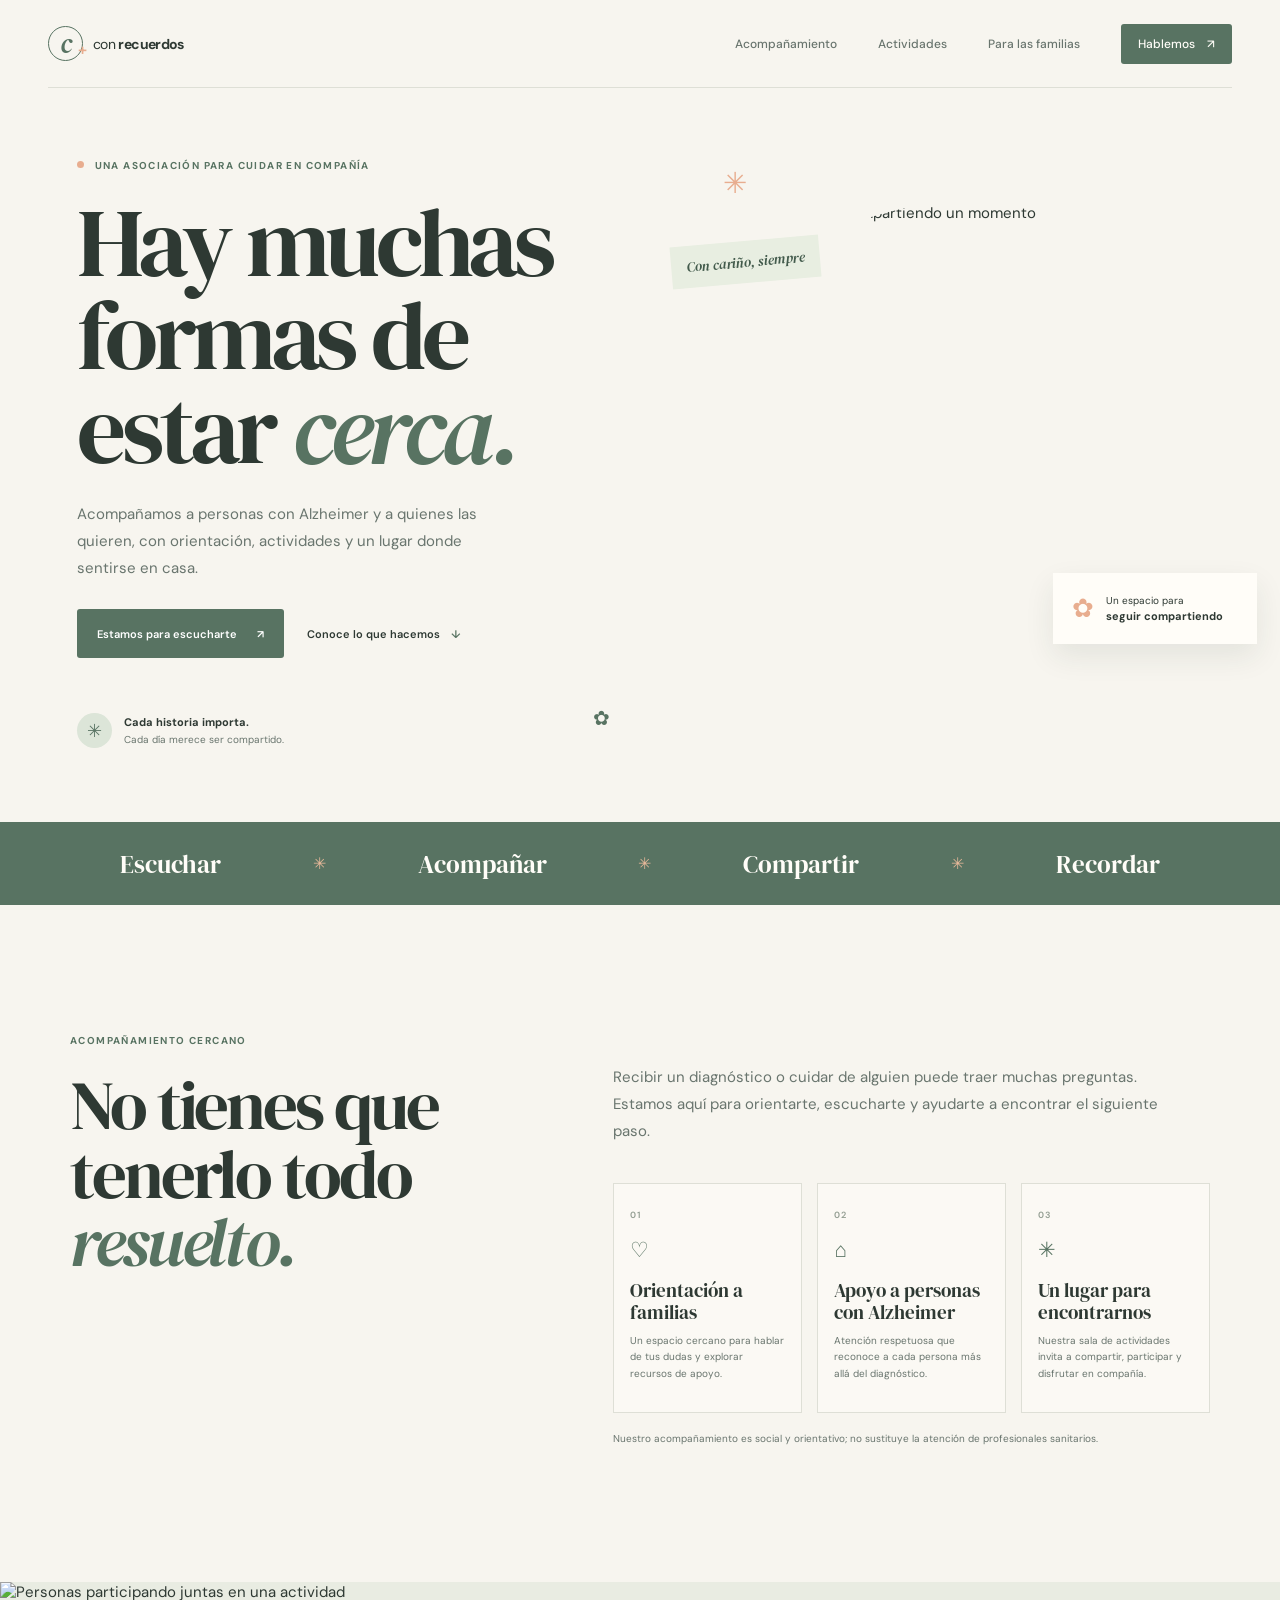
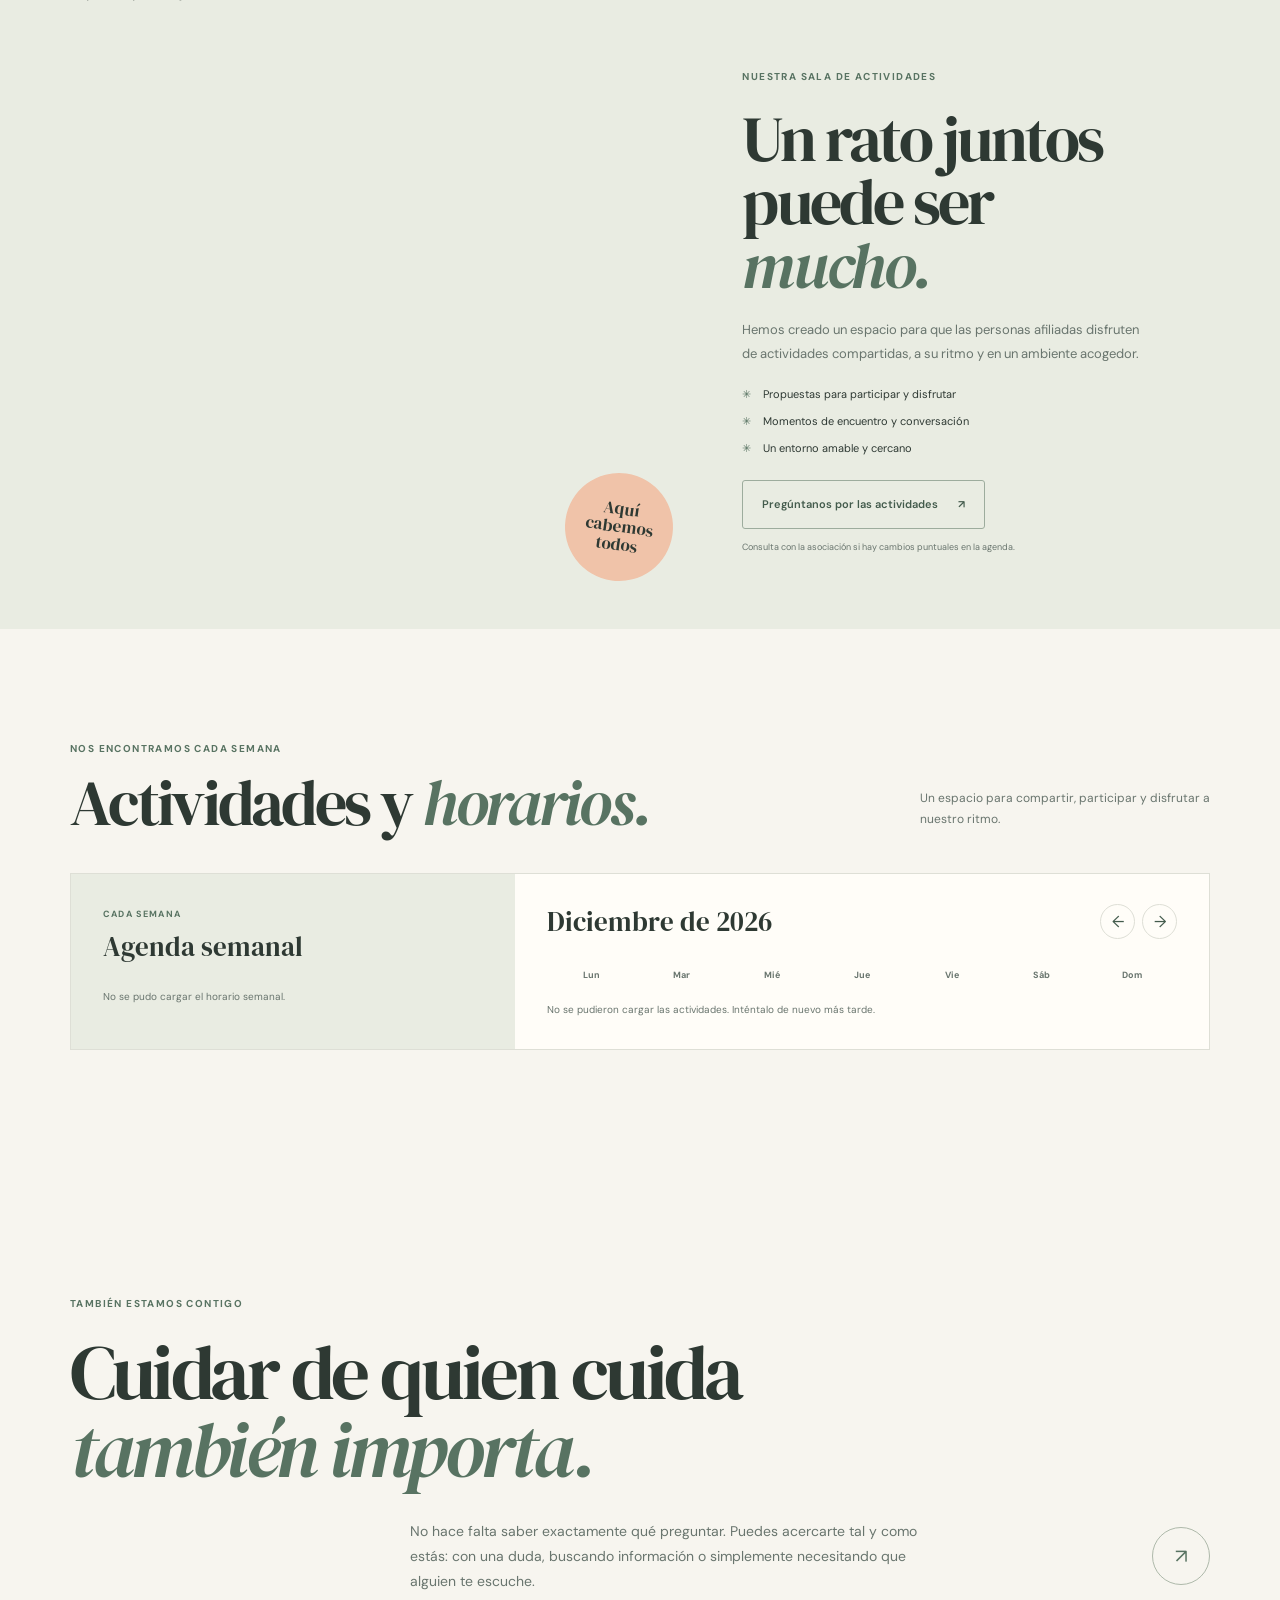
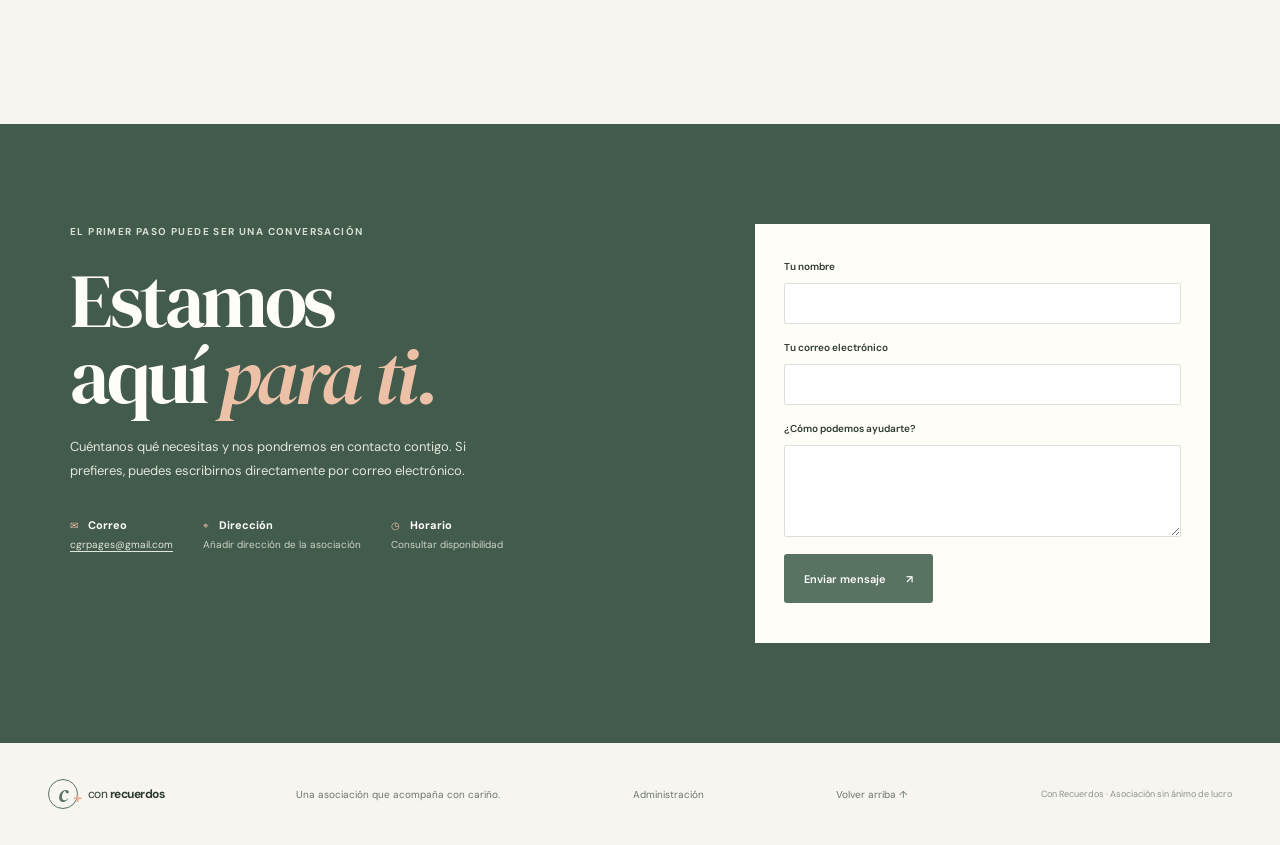
==== commit 77d85f43: "Add files via upload" ====
--- a/index.html
+++ b/index.html
@@ -16,7 +16,9 @@
       rel="stylesheet"
     />
     <link rel="stylesheet" href="styles.css" />
-    <script src="script.js?v=8" defer></script>
+    <script src="https://cdn.jsdelivr.net/npm/@supabase/supabase-js@2"></script>
+    <script src="supabase-config.js"></script>
+    <script src="script.js?v=13" defer></script>
   </head>
   <body>
     <a class="skip-link" href="#contenido">Saltar al contenido</a>
@@ -141,7 +143,58 @@
             <li><span aria-hidden="true">✳</span> Un entorno amable y cercano</li>
           </ul>
           <a class="button button-outline" href="#contacto">Pregúntanos por las actividades <span aria-hidden="true">↗</span></a>
-          <p class="small-note">Las actividades y horarios se acuerdan con la asociación.</p>
+          <p class="small-note">Consulta con la asociación si hay cambios puntuales en la agenda.</p>
+        </div>
+      </section>
+
+      <section class="schedule-section" aria-labelledby="schedule-title">
+        <div class="schedule-heading">
+          <div>
+            <p class="eyebrow">Nos encontramos cada semana</p>
+            <h2 id="schedule-title">Actividades y <em>horarios.</em></h2>
+          </div>
+          <p>Un espacio para compartir, participar y disfrutar a nuestro ritmo.</p>
+        </div>
+        <div class="schedule-layout">
+          <section class="weekly-schedule" aria-labelledby="weekly-title">
+            <p class="schedule-kicker">Cada semana</p>
+            <h3 id="weekly-title">Agenda semanal</h3>
+            <div id="weekly-activities">
+              <article class="weekly-activity">
+                <span class="weekly-day">Lunes</span>
+                <span class="weekly-time">10:00</span>
+                <span class="weekly-name">Memoria</span>
+              </article>
+              <article class="weekly-activity">
+                <span class="weekly-day">Miércoles</span>
+                <span class="weekly-time">16:00</span>
+                <span class="weekly-name">Manualidades</span>
+              </article>
+            </div>
+            <p class="schedule-note" id="weekly-schedule-note">¿Quieres participar? <a href="#contacto">Hablemos</a> y te contamos cómo.</p>
+          </section>
+          <section class="monthly-schedule" aria-labelledby="month-title">
+            <div class="calendar-heading">
+              <h3 id="month-title" aria-live="polite"></h3>
+              <div class="calendar-controls" aria-label="Cambiar de mes">
+                <button class="calendar-button" id="previous-month" type="button" aria-label="Mes anterior">←</button>
+                <button class="calendar-button" id="next-month" type="button" aria-label="Mes siguiente">→</button>
+              </div>
+            </div>
+            <div class="calendar-grid" role="grid" aria-labelledby="month-title">
+              <div class="calendar-weekdays" role="row">
+                <span class="calendar-weekday" role="columnheader">Lun</span>
+                <span class="calendar-weekday" role="columnheader">Mar</span>
+                <span class="calendar-weekday" role="columnheader">Mié</span>
+                <span class="calendar-weekday" role="columnheader">Jue</span>
+                <span class="calendar-weekday" role="columnheader">Vie</span>
+                <span class="calendar-weekday" role="columnheader">Sáb</span>
+                <span class="calendar-weekday" role="columnheader">Dom</span>
+              </div>
+              <div class="calendar-days" id="calendar-days"></div>
+            </div>
+            <p class="calendar-status" id="calendar-status" role="status" aria-live="polite"></p>
+          </section>
         </div>
       </section>
 
@@ -197,6 +250,7 @@
         <span class="brand-name">con <strong>recuerdos</strong></span>
       </a>
       <p>Una asociación que acompaña con cariño.</p>
+      <a href="admin.html">Administración</a>
       <a href="#inicio">Volver arriba ↑</a>
       <span class="footer-legal">Con Recuerdos · Asociación sin ánimo de lucro</span>
     </footer>
--- a/styles.css
+++ b/styles.css
@@ -98,6 +98,43 @@
 .button-outline:hover { color: white; background: var(--green); border-color: var(--green); }
 .small-note { margin: 12px 0 0; color: var(--muted); font-size: 9px; line-height: 1.5; }
 
+.schedule-section { width: min(1140px, calc(100% - 96px)); margin: auto; padding: 112px 0 120px; }
+.schedule-heading { margin-bottom: 38px; display: flex; align-items: end; justify-content: space-between; gap: 30px; }
+.schedule-heading .eyebrow { margin-bottom: 15px; }
+.schedule-heading h2 { margin: 0; font-size: clamp(3rem, 5vw, 4.7rem); line-height: 1; }
+.schedule-heading h2 em { color: var(--green); font-weight: 400; }
+.schedule-heading > p { max-width: 290px; margin: 0 0 5px; color: var(--muted); font-size: 12px; line-height: 1.75; }
+.schedule-layout { display: grid; grid-template-columns: .78fr 1.22fr; border: 1px solid var(--line); background: var(--cream); }
+.weekly-schedule { padding: 34px 32px; background: #e9ece2; }
+.schedule-kicker { margin-bottom: 8px; color: var(--green); font-size: 9px; font-weight: 700; letter-spacing: .13em; text-transform: uppercase; }
+.weekly-schedule h3, .monthly-schedule h3 { margin: 0; font-family: var(--serif); font-size: 27px; font-weight: 400; }
+.weekly-activity { min-height: 65px; padding: 13px 0; display: grid; grid-template-columns: 1fr auto; align-items: center; gap: 2px 12px; border-bottom: 1px solid #d3dbd0; }
+.weekly-schedule h3 + #weekly-activities { margin-top: 21px; }
+.weekly-empty { margin: 0; padding: 14px 0; color: var(--muted); font-size: 11px; line-height: 1.5; }
+.weekly-day { color: var(--ink); font-size: 12px; font-weight: 600; text-transform: capitalize; }
+.weekly-time { grid-column: 2; grid-row: 1 / span 2; color: var(--green-dark); font-size: 12px; font-weight: 700; }
+.weekly-name { color: var(--muted); font-size: 11px; }
+.schedule-note { margin: 23px 0 0; color: var(--muted); font-size: 10px; line-height: 1.7; }
+.schedule-note a { color: var(--green-dark); font-weight: 700; text-underline-offset: 3px; }
+.monthly-schedule { padding: 29px 32px 32px; }
+.calendar-heading { margin-bottom: 20px; display: flex; align-items: center; justify-content: space-between; gap: 15px; }
+.calendar-controls { display: flex; gap: 7px; }
+.calendar-button { width: 35px; height: 35px; display: grid; place-items: center; border: 1px solid var(--line); border-radius: 50%; color: var(--green-dark); background: transparent; cursor: pointer; font-size: 16px; }
+.calendar-button:hover, .calendar-button:focus-visible { color: white; background: var(--green); border-color: var(--green); }
+.calendar-weekdays, .calendar-week { display: grid; grid-template-columns: repeat(7, minmax(0, 1fr)); }
+.calendar-weekday { padding: 9px 2px; color: var(--muted); font-size: 9px; font-weight: 700; text-align: center; }
+.calendar-days { display: grid; }
+.calendar-day { min-height: 77px; padding: 7px 5px; border-top: 1px solid var(--line); border-right: 1px solid var(--line); }
+.calendar-day:last-child { border-right: 0; }
+.calendar-day.is-outside { background: #f7f6f1; }
+.calendar-day.is-outside .calendar-date { color: #aab0a7; }
+.calendar-day.is-today { background: #edf2e9; }
+.calendar-date { width: 22px; height: 22px; margin: 0 auto 4px; display: grid; place-items: center; border-radius: 50%; color: var(--ink); font-size: 10px; }
+.calendar-day.is-today .calendar-date { color: white; background: var(--green); }
+.calendar-event { margin-top: 3px; padding: 3px 4px; display: block; border-radius: 2px; color: var(--green-dark); background: #e5ecdf; font-size: 8px; line-height: 1.35; overflow-wrap: anywhere; }
+.calendar-event-time { display: block; font-weight: 700; }
+.calendar-status { min-height: 14px; margin: 12px 0 0; color: var(--muted); font-size: 10px; line-height: 1.5; }
+
 .family-section { padding-top: 126px; padding-bottom: 130px; }
 .family-heading { max-width: 760px; }
 .family-heading h2 { font-size: clamp(3rem, 6vw, 5.5rem); }
@@ -131,6 +168,41 @@
 .site-footer > p, .site-footer > a:not(.brand) { margin: 0; color: var(--muted); font-size: 10px; text-decoration: none; }
 .footer-legal { color: #8a938b; font-size: 9px; }
 
+.admin-page { min-height: 100vh; display: flex; flex-direction: column; }
+.admin-page [hidden] { display: none !important; }
+.admin-header { flex: 0 0 auto; }
+.admin-back { color: var(--green-dark); font-size: 11px; font-weight: 600; text-decoration: none; }
+.admin-back span { padding-left: 7px; }
+.admin-main { width: min(660px, calc(100% - 48px)); margin: 0 auto; padding: 82px 0 110px; flex: 1; }
+.admin-main > .eyebrow { margin-bottom: 14px; }
+.admin-main h1 { margin: 0 0 17px; font-size: clamp(3rem, 7vw, 5rem); line-height: .98; }
+.admin-main h1 em { color: var(--green); font-weight: 400; }
+.admin-intro { max-width: 470px; margin-bottom: 20px; color: var(--muted); font-size: 13px; line-height: 1.7; }
+.admin-status { min-height: 20px; margin: 0 0 13px; color: var(--green-dark); font-size: 11px; line-height: 1.6; }
+.admin-status.is-error { color: #9c422f; }
+.admin-card { padding: 28px; border: 1px solid var(--line); background: var(--cream); }
+.admin-card h2, .admin-dashboard-heading h2, .admin-activity-heading h2 { margin: 0; font-family: var(--serif); font-size: 26px; font-weight: 400; }
+.admin-form { display: grid; gap: 11px; }
+.admin-form label { margin-top: 5px; font-size: 11px; font-weight: 600; }
+.admin-form input:not([type="checkbox"]), .admin-form textarea { width: 100%; padding: 12px; border: 1px solid var(--line); border-radius: 2px; color: var(--ink); background: white; font: inherit; font-size: 13px; }
+.admin-form input:focus, .admin-form textarea:focus { outline: 2px solid #91a694; outline-offset: 1px; }
+.admin-form textarea { resize: vertical; }
+.admin-form .button { width: max-content; margin-top: 8px; }
+.admin-dashboard { display: grid; gap: 30px; }
+.admin-dashboard-heading, .admin-activity-heading { display: flex; align-items: center; justify-content: space-between; gap: 16px; }
+.admin-date-fields { display: grid; grid-template-columns: 1fr 1fr; gap: 15px; }
+.admin-date-fields > div { display: grid; gap: 11px; }
+.admin-checkbox { display: flex; align-items: center; gap: 10px; color: var(--ink); cursor: pointer; }
+.admin-checkbox input { width: 16px; height: 16px; margin: 0; accent-color: var(--green); }
+.admin-activity-list { margin: -17px 0 0; padding: 0; display: grid; list-style: none; }
+.admin-activity-item { padding: 16px 0; display: flex; align-items: center; justify-content: space-between; gap: 18px; border-bottom: 1px solid var(--line); }
+.admin-activity-date { margin: 0 0 5px; color: var(--muted); font-size: 10px; text-transform: capitalize; }
+.admin-activity-details h3 { margin: 0; font-size: 13px; font-weight: 600; }
+.admin-activity-details > p:not(.admin-activity-date) { margin: 6px 0 0; color: var(--muted); font-size: 11px; line-height: 1.6; }
+.admin-delete { padding: 8px 0 8px 12px; border: 0; color: #9c422f; background: transparent; cursor: pointer; font-size: 10px; font-weight: 600; }
+.admin-activity-empty { padding: 16px 0; color: var(--muted); font-size: 12px; }
+.admin-refresh { padding: 8px 0; border: 0; background: transparent; cursor: pointer; }
+
 @media (min-width: 1500px) {
   .hero { min-height: 700px; }
   .hero-visual { height: 520px; }
@@ -153,10 +225,17 @@
   .support-section { padding-top: 100px; padding-bottom: 105px; grid-template-columns: 1fr; gap: 35px; }
   .support-content { padding-top: 0; }
   .activity-copy { padding: 75px 40px 65px 55px; }
+  .schedule-section { width: min(100% - 48px, 720px); padding: 90px 0; }
+  .schedule-layout { grid-template-columns: .85fr 1.15fr; }
+  .weekly-schedule { padding: 27px 22px; }
+  .monthly-schedule { padding: 24px 20px; }
+  .calendar-day { min-height: 72px; padding-right: 3px; padding-left: 3px; }
+  .calendar-event { padding: 3px 2px; font-size: 7px; }
   .contact-section { padding-right: 40px; padding-left: 40px; }
   .contact-inner { gap: 7%; }
   .contact-form { padding: 22px; }
   .site-footer { padding: 22px 0; }
+  .admin-main { padding: 70px 0 90px; }
 }
 
 @media (max-width: 620px) {
@@ -194,6 +273,20 @@
   .image-sticker { width: 88px; height: 88px; right: 18px; bottom: -27px; font-size: 14px; }
   .activity-copy { padding: 68px 24px 60px; }
   .activity-copy h2 { margin-bottom: 17px; }
+  .schedule-section { width: calc(100% - 40px); padding: 76px 0 82px; }
+  .schedule-heading { margin-bottom: 25px; align-items: flex-start; flex-direction: column; gap: 13px; }
+  .schedule-heading h2 { font-size: clamp(2.8rem, 12vw, 4rem); }
+  .schedule-heading > p { font-size: 11px; }
+  .schedule-layout { grid-template-columns: 1fr; }
+  .weekly-schedule { padding: 25px 22px; }
+  .weekly-activity { min-height: 59px; }
+  .monthly-schedule { padding: 23px 12px 17px; }
+  .calendar-heading { margin-bottom: 12px; }
+  .monthly-schedule h3 { font-size: 23px; }
+  .calendar-weekday { font-size: 8px; }
+  .calendar-day { min-height: 70px; padding: 5px 2px; }
+  .calendar-date { width: 20px; height: 20px; font-size: 9px; }
+  .calendar-event { padding: 2px 1px; font-size: 6px; line-height: 1.25; }
   .family-section { padding-top: 80px; padding-bottom: 85px; }
   .family-bottom { margin-top: 22px; gap: 18px; }
   .family-bottom > p { font-size: 12px; }
@@ -207,6 +300,13 @@
   .site-footer { justify-content: space-between; gap: 14px; }
   .site-footer > p { width: calc(100% - 170px); text-align: right; }
   .footer-legal { width: 100%; }
+  .admin-main { width: calc(100% - 40px); padding: 60px 0 76px; }
+  .admin-main h1 { font-size: clamp(2.8rem, 13vw, 4rem); }
+  .admin-card { padding: 21px; }
+  .admin-dashboard-heading, .admin-activity-heading { align-items: flex-start; }
+  .admin-dashboard-heading { flex-direction: column; }
+  .admin-date-fields { grid-template-columns: 1fr; gap: 0; }
+  .admin-activity-item { align-items: flex-start; }
 }
 
 @media (prefers-reduced-motion: reduce) {
